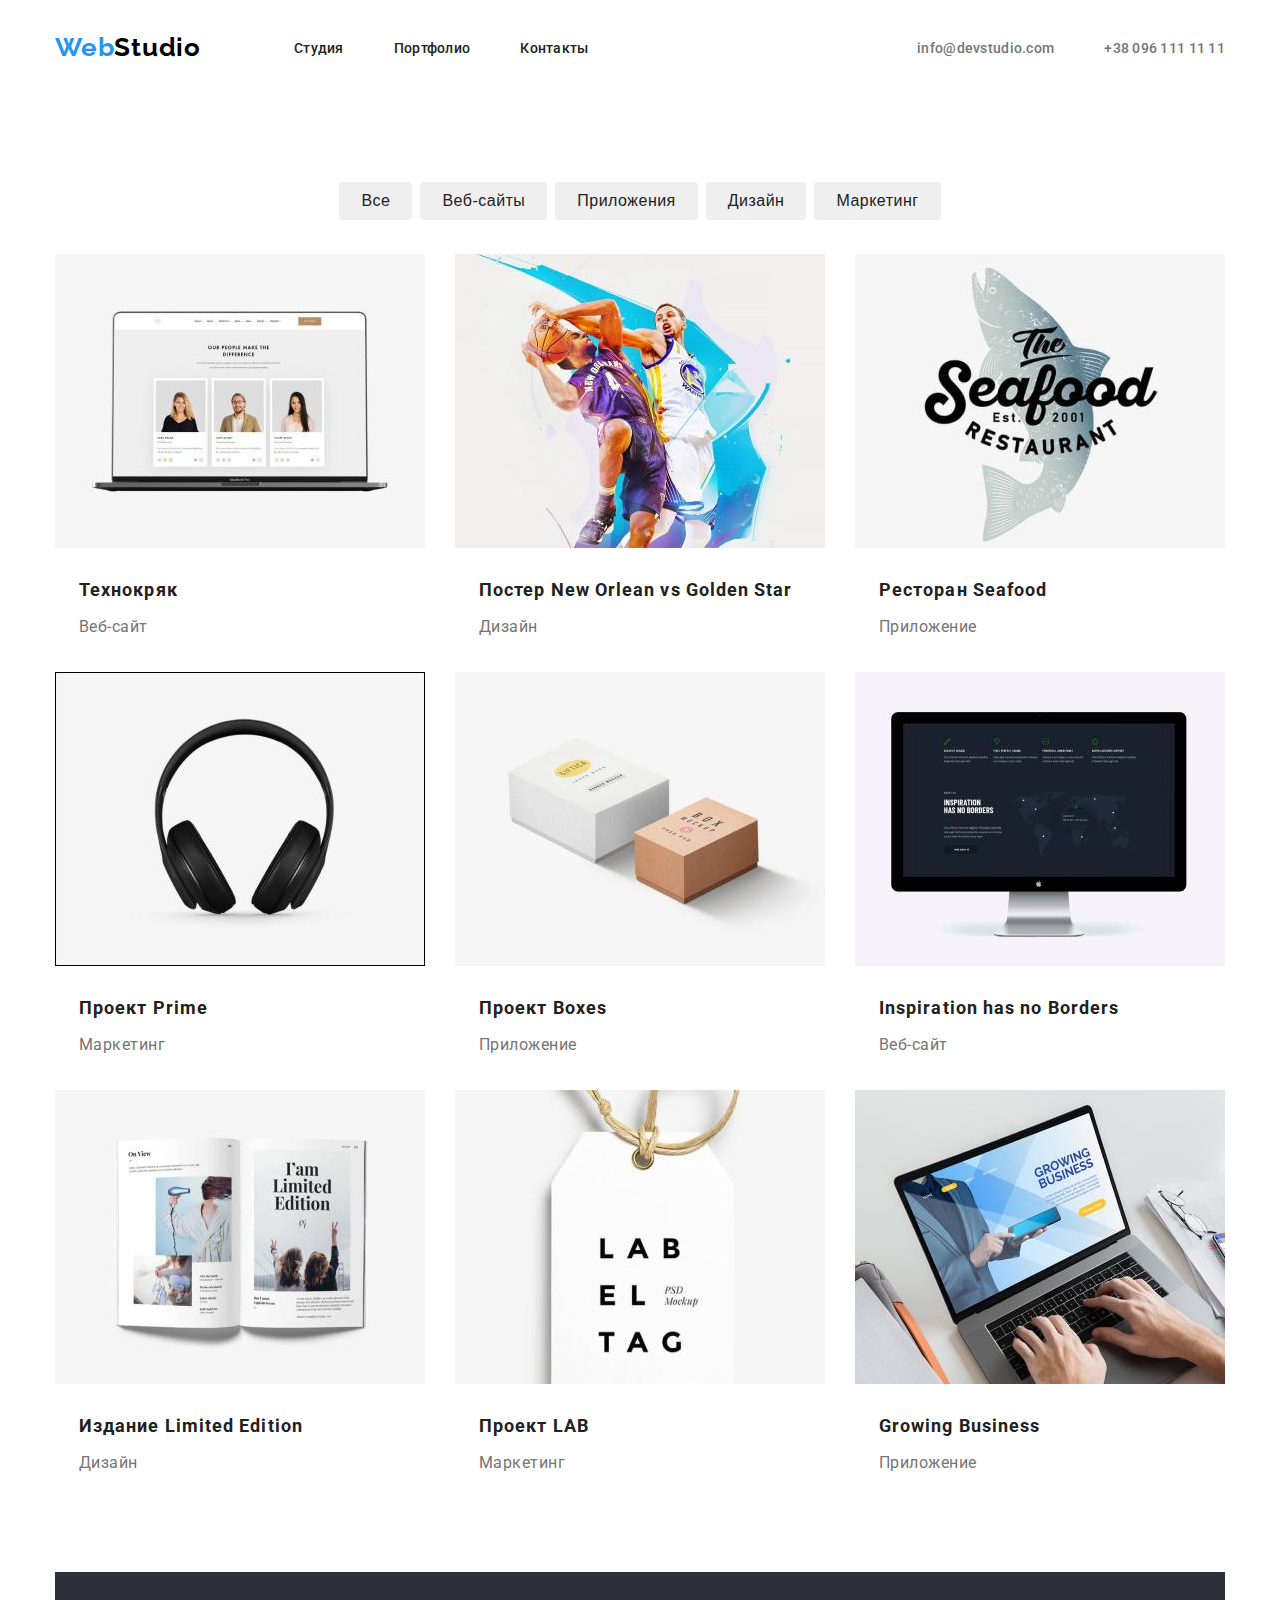
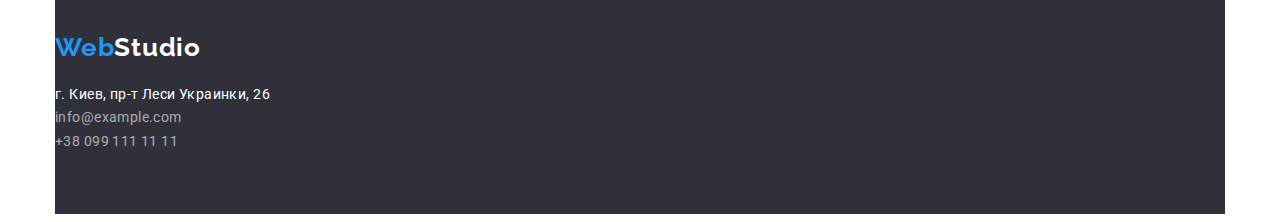
==== portfolio.html @ 68e6e7ed "hw3 clome" ====
<!DOCTYPE html>
<html lang="ru">
<head>
    <link rel="stylesheet" href="./css/modern-normalize.css">
    <meta charset="UTF-8">
    <meta http-equiv="X-UA-Compatible" content="IE=edge">
    <meta name="viewport" content="width=device-width, initial-scale=1.0">
    <title>Portfolio</title>
    <link rel="preconnect" href="https://fonts.googleapis.com">
    <link rel="preconnect" href="https://fonts.gstatic.com" crossorigin>
    <link href="https://fonts.googleapis.com/css2?family=Raleway:wght@700&family=Roboto:wght@400;500;700;900&display=swap"
        rel="stylesheet">
    <link rel="stylesheet" href="./css/portfolio.css">
</head>
<body>

    
    <!-- Шапка -->
    <div class="container">
        <header class="header">
            <nav class="header-nav">
                <a class="link brand-link" lang="en" href="./index.html"><span class="brand-span-web">Web</span>Studio</a>
                <ul class="list nav-list">
                    <li class="item">
                        <a class="link nav-link" href="">Студия</a>
                    </li>
                    <li class="item">
                        <a class="link nav-link" href="./portfolio.html">Портфолио</a>
                    </li>
                    <li class="item">
                        <a class="link nav-link" href="">Контакты</a>
                    </li>
                </ul>
                <ul class="list connection">
                    <li class="item">
                        <a class="link header-mail" href="mailto:info@devstudio.com">info@devstudio.com</a>
                    </li>
                    <li class="item">
                        <a class="link header-tel" href="tel:380961111111">+38 096 111 11 11</a>
                    </li>
                </ul>
            </nav>
        
        </header>
    </div>

    <main class="main-content">
        <!-- Portfolio -->
        <div class="container">
            <section class="portfolio">
                <h1 class="main-title visually-hidden">Portfolio</h1>

                <ul class="list filter-list">
                    <li class="item">
                        <button class="btn filter-btn" type="button">Все</button>
                    </li>
                    <li class="item">
                        <button class="btn filter-btn" type="button">Веб-сайты</button>
                    </li>
                    <li class="item">
                        <button class="btn filter-btn" type="button">Приложения</button>
                    </li>
                    <li class="item">
                        <button class="btn filter-btn" type="button">Дизайн</button>
                    </li>
                    <li class="item">
                        <button class="btn filter-btn" type="button">Маркетинг</button>
                    </li>
                </ul>
            
                <ul class="list gallery-list">
                    <li class="item">
                        <a href="" class="link">
                            <img class="gallery-img" src="./img/poster1.jpg" alt="Технокряк">
                            <div class="gallery-div">
                                <h2 class="item-title gallery-title">Технокряк</h2>
                                <p class="item gallery-text">Веб-сайт</p>
                            </div>
                        </a>
                    </li>
                    <li class="item">
                        <a href="" class="link">
                            <img class="gallery-img" width="370" src="./img/poster2.jpg" alt="постер с игрой в баскетбол">
                            <div class="gallery-div">
                                <h2 class="item-title gallery-title">Постер New Orlean vs Golden Star</h2>
                                <p class="item gallery-text">Дизайн</p>
                            </div>
                        </a>
                    </li>
                    <li class="item">
                        <a href="" class="link">
                            <img class="gallery-img" width="370" src="./img/poster3.jpg" alt="лого ресторана">
                            <div class="gallery-div">
                                <h2 class="item-title gallery-title">Ресторан Seafood</h2>
                                <p class="item gallery-text">Приложение</p>
                            </div>
                        </a>
                    </li>
                    <li class="item">
                        <a href="" class="link">
                            <img class="gallery-img" width="370" src="./img/poster4.jpg" alt="наушники">
                            <div class="gallery-div">
                                <h2 class="item-title gallery-title">Проект Prime</h2>
                                <p class="item gallery-text">Маркетинг</p>
                            </div>
                        </a>
                    </li>
                    <li class="item">
                        <a href="" class="link">
                            <img class="gallery-img" width="370" src="./img/poster5.jpg" alt="две коробки">
                            <div class="gallery-div">
                                <h2 class="item-title gallery-title">Проект Boxes</h2>
                                <p class="item gallery-text">Приложение</p>
                            </div>
                        </a>
                    </li>
                    <li class="item">
                        <a href="" class="link">
                            <img class="gallery-img" width="370" src="./img/poster6.jpg" alt="монитор">
                            <div class="gallery-div">
                                <h2 class="item-title gallery-title">Inspiration has no Borders</h2>
                                <p class="item gallery-text">Веб-сайт</p>
                            </div>
                        </a>
                    </li>
                    <li class="item">
                        <a href="" class="link">
                            <img class="gallery-img" width="370" src="./img/poster7.jpg" alt="книга">
                            <div class="gallery-div">
                                <h2 class="item-title gallery-title">Издание Limited Edition</h2>
                                <p class="item gallery-text">Дизайн</p>
                            </div>
                        </a>
                    </li>
                    <li class="item">
                        <a href="" class="link">
                            <img class="gallery-img" width="370" src="./img/poster8.jpg" alt="ярлык">
                            <div class="gallery-div">
                                <h2 class="item-title gallery-title">Проект LAB</h2>
                                <p class="item gallery-text">Маркетинг</p>
                            </div>
                        </a>
                    </li>
                    <li class="item">
                        <a href="" class="link">
                            <img class="gallery-img" width="370" src="./img/poster9.jpg" alt="человек печатает на ноутбуке">
                            <div class="gallery-div">
                                <h2 class="item-title gallery-title">Growing Business</h2>
                                <p class="item gallery-text">Приложение</p>
                            </div>
                        </a>
                    </li>
                </ul>
            </section>
        </div>
    </main>  
        

        <!-- футер -->
        <div class="container">
            <section class="footer">
                <a class="link footer-brand-link" href="">
                    <span class="brand-span-web">Web</span><span class="brand-span-studio">Studio</span>
                </a>
                <address class="footer-address">
                    <ul class="list footer-list">
                        <li class="item">
                            <a class="link footer-link-place" href="https://goo.gl/maps/uWZQuXjqX95BZy7t9">г. Киев, пр-т Леси
                                Украинки, 26</a>
                        </li>
                        <li>
                            <a class="link footer-link" href="mailto:info@example.com">info@example.com</a>
                        </li>
                        <li class="item">
                            <a class="link footer-link" href="tel:+380991111111">+38 099 111 11 11</a>
                        </li>
                    </ul>
                </address>
            </section>
        </div>

        
    
</body>
</html>
---- css/portfolio.css ----
/* ------------------service--------------------- */
html {
  box-sizing: border-box;
}

*,
*::before,
*::after {
  box-sizing: inherit;
}

:root {
  --primary-text-color: #757575;
  --second-text-color: #212121;
  --third-text-color: #ffffff;
  --primary-title-color: #212121;
  --accent-color: #2196f3;
  --brand-color: #2196f3;
  --footer-text: rgba(255, 255, 255, 0.6);
}

body {
  font-family: "roboto", sans-serif;
}

:root {
}

.container {
  width: 1200px;
  padding-left: 15px;
  padding-right: 15px;
  margin: 0 auto;
}

.link {
  font-style: inherit;
  text-decoration: none;
}

.list {
  list-style: none;
}

.btn {
  cursor: pointer;
  font-size: 16px;
  line-height: 1.87;
  display: flex;
}

.visually-hidden {
  position: absolute;
  white-space: nowrap;
  width: 1px;
  height: 1px;
  overflow: hidden;
  border: 0;
  padding: 0;
  clip: rect(0 0 0 0);
  clip-path: inset(50%);
  margin: -1px;
}

/* ---------------header--------------- */

.header {
  padding-top: 24px;
  padding-bottom: 25px;
}

/* nav-list */
.nav-list {
  display: flex;
  padding-left: 0;
  margin-top: 0;
  margin-bottom: 0;
}

.nav-list > .item:not(:last-child) {
  margin-right: 50px;
}

.nav-link {
  padding-top: 32px;
  padding-bottom: 32px;
}

/* connection */
.connection {
  display: flex;
  padding-left: 0;
  margin-bottom: 0;
  margin-top: 0;
  margin-left: auto;
}

.connection > .item:not(:last-child) {
  margin-right: 50px;
}

/* nav */
.header-nav {
  display: flex;
  align-items: center;
}
/* - */

.brand-link {
  margin-right: 93px;

  color: #000000;

  font-family: Raleway;
  font-style: normal;
  font-weight: bold;
  font-size: 26px;
  line-height: 1.19;
  letter-spacing: 0.03em;
}

.brand-span-web {
  color: var(--brand-color);
}

.nav-link {
  color: var(--second-text-color);

  font-weight: 500;
  font-size: 14px;
  line-height: 1.14;
  letter-spacing: 0.02em;
}

.nav-link:hover {
  color: var(--accent-color);
}

.header-mail {
  color: var(--primary-text-color);

  font-weight: 500;
  font-size: 14px;
  line-height: 1.14;
  letter-spacing: 0.02em;
}

.header-mail:hover,
.header-mail:focus {
  color: var(--accent-color);
}

.header-tel {
  color: var(--primary-text-color);

  font-weight: 500;
  font-size: 14px;
  line-height: 1.14;
  letter-spacing: 0.02em;
}

.header-tel:hover,
.header-tel:focus {
  color: var(--accent-color);
}

/* ---------------portfolio--------------- */

.portfolio {
  padding-top: 94px;
  padding-bottom: 94px;
}

/* filter-list */
.filter-list {
  display: flex;
  padding-left: 0;
  margin-top: 0;
  margin-bottom: 34px;
  justify-content: center;
}

.filter-list > .item:not(:last-child) {
  margin-right: 8px;
}

/* gallery-list */
.gallery-list {
  display: flex;
  flex-wrap: wrap;
  padding-left: 0;
  margin-top: 0;
  margin-bottom: 0;
}

.gallery-list > .item:not(:nth-child(3n)) {
  margin-right: 30px;
}

.gallery-list > .item:not(:nth-child(n + 6)) {
  margin-bottom: 30px;
}

.gallery-div {
  padding-left: 24px;
  padding-right: 24px;
}
/* - */

.filter-btn {
  display: inline-block;
  padding: 6px 22px;
  border-radius: 4px;
  border: 0px;
  text-align: center;

  color: #212121;

  font-weight: 500;
  font-size: 16px;
  line-height: 1.62;
  letter-spacing: 0.03em;
}

.filter-btn:hover,
.filter-btn:focus {
  color: #ffffff;
  background-color: var(--accent-color);
}

.btn-span {
  display: inline-block;
  padding-left: 22px;
  padding-right: 22px;
  padding-top: 6px;
  padding-bottom: 6px;
}

.gallery-img {
  margin-bottom: 20px;
}

.gallery-title {
  margin-top: 0;
  margin-bottom: 4px;

  color: var(--primary-title-color);

  font-weight: 700;
  font-size: 18px;
  line-height: 2;
  letter-spacing: 0.06em;
}

.gallery-text {
  margin-top: 0;
  margin-bottom: 0;

  color: var(--primary-text-color);

  font-weight: normal;
  font-size: 16px;
  line-height: 1.87;
  letter-spacing: 0.03em;
}

/* ---------------footer--------------- */

.footer {
  padding-top: 60px;
  padding-bottom: 60px;
}

/* footer-list */
.footer-list {
  display: flex;
  flex-direction: column;
  padding-left: 0;
  margin-top: 0;
  margin-bottom: 0;
}

.footer-brand-link {
  display: block;
  margin-bottom: 20px;

  color: #000000;

  font-family: Raleway;
  font-style: normal;
  font-weight: bold;
  font-size: 26px;
  line-height: 1.19;
  letter-spacing: 0.03em;
}

.footer-address {
  font-style: inherit;
}

.footer {
  background-color: #2f303a;
}

.footer-link-place {
  font-weight: normal;
  font-size: 14px;
  line-height: 1.71;
  letter-spacing: 0.03em;
  color: #ffffff;
}
.footer-link-place:hover,
.footer-link-place:focus {
  color: var(--accent-color);
}

.footer-link {
  color: var(--footer-text);

  font-weight: normal;
  font-size: 14px;
  line-height: 1.71;
  letter-spacing: 0.03em;
}

.footer-link:hover,
.footer-link:focus {
  color: var(--accent-color);
}

.brand-span-studio {
  color: #ffffff;
}
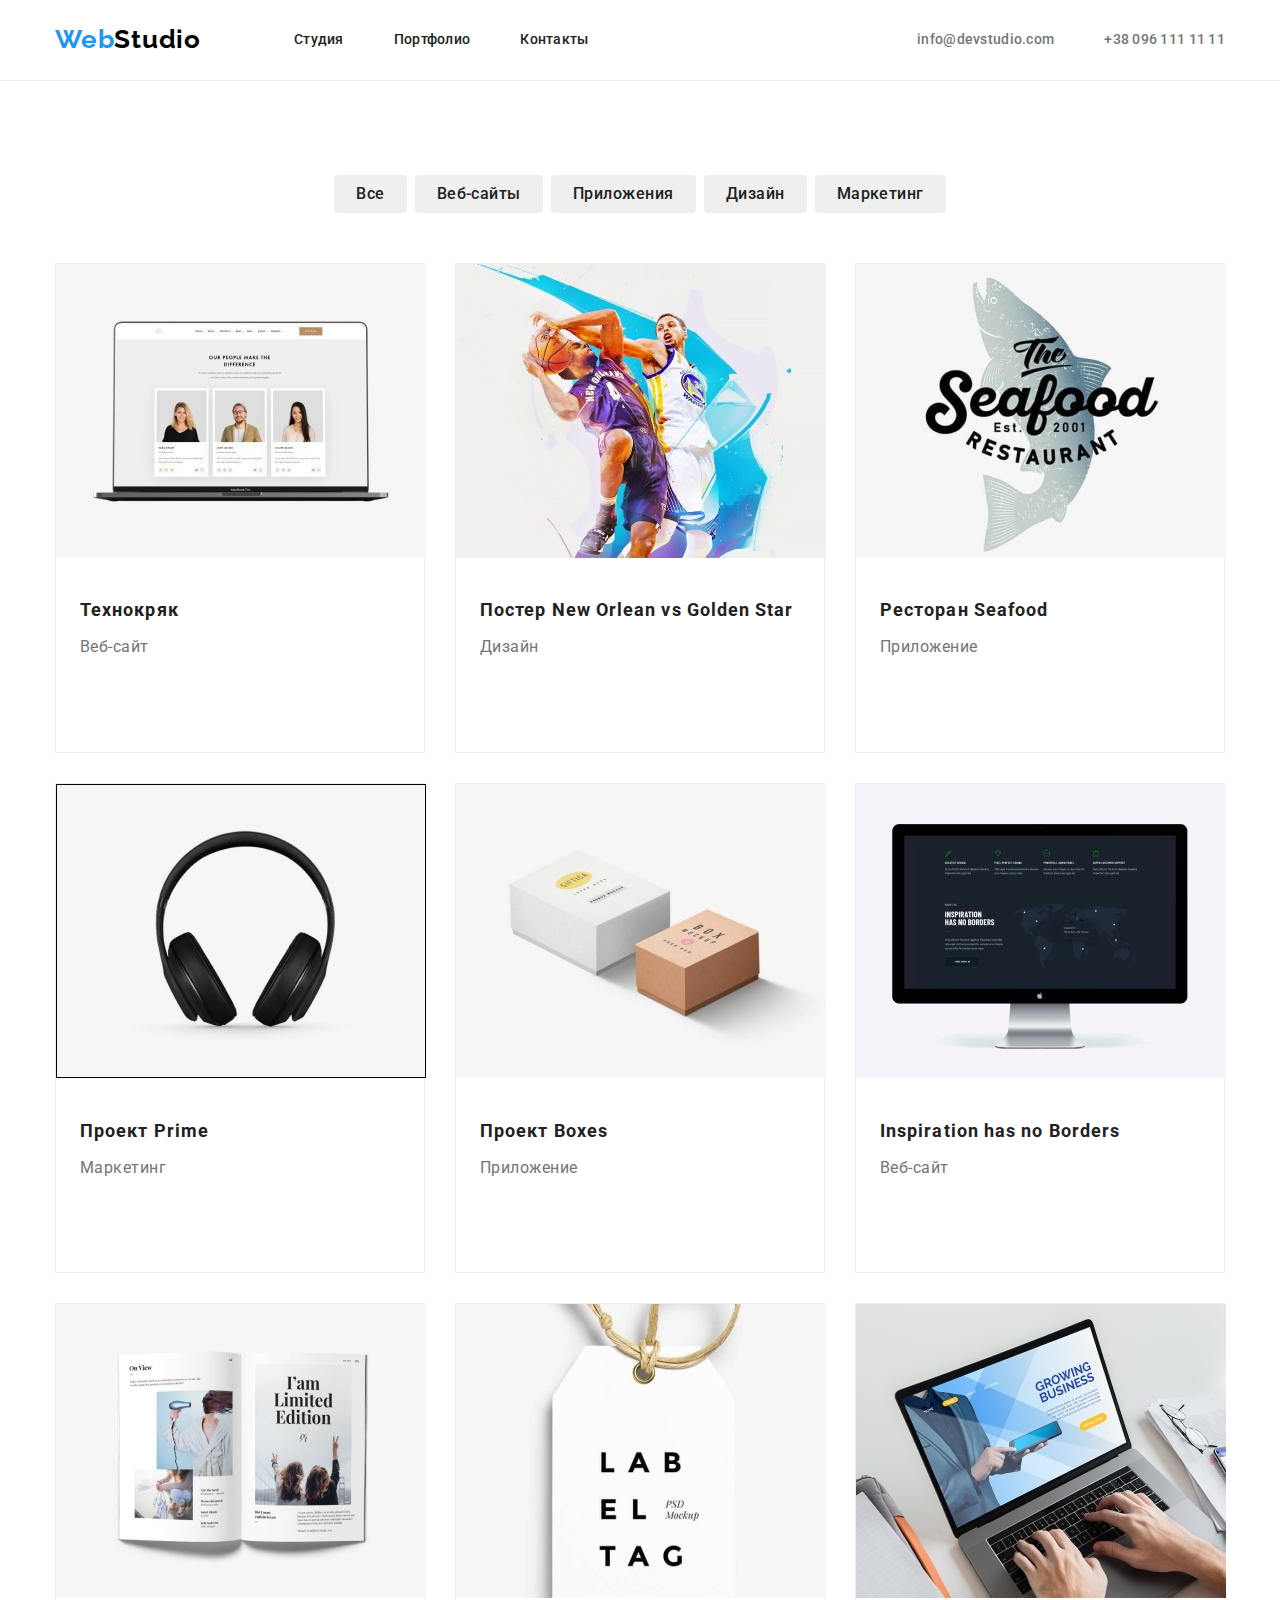
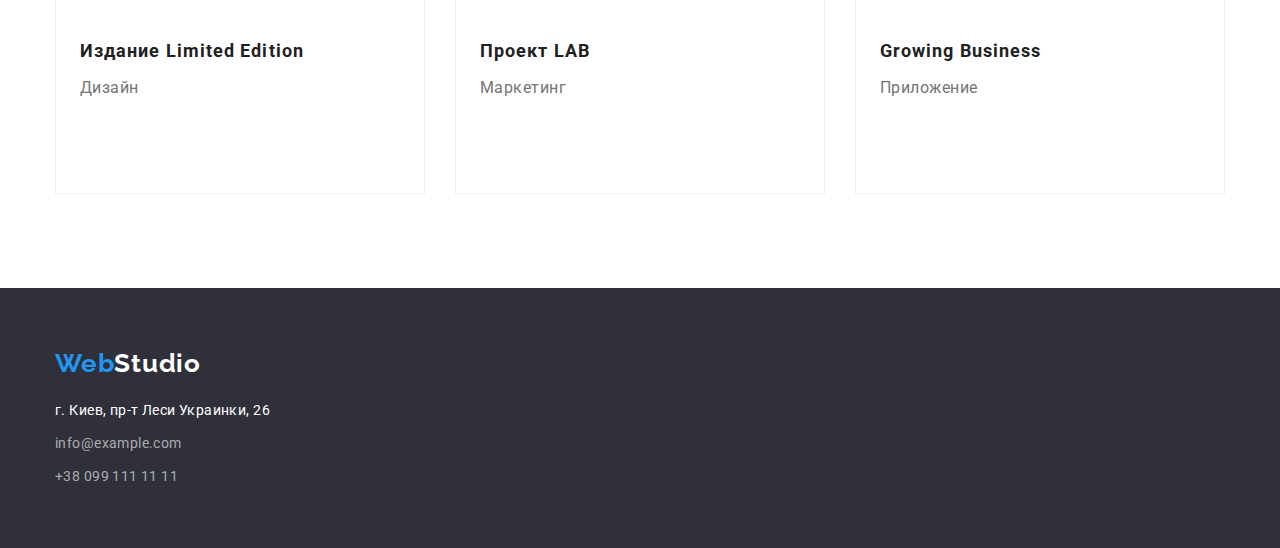
==== commit 61aff247: "clone hw3 correct" ====
--- a/portfolio.html
+++ b/portfolio.html
@@ -16,168 +16,173 @@
 
     
     <!-- Шапка -->
-    <div class="container">
+    
         <header class="header">
-            <nav class="header-nav">
-                <a class="link brand-link" lang="en" href="./index.html"><span class="brand-span-web">Web</span>Studio</a>
-                <ul class="list nav-list">
-                    <li class="item">
-                        <a class="link nav-link" href="">Студия</a>
-                    </li>
-                    <li class="item">
-                        <a class="link nav-link" href="./portfolio.html">Портфолио</a>
-                    </li>
-                    <li class="item">
-                        <a class="link nav-link" href="">Контакты</a>
-                    </li>
-                </ul>
-                <ul class="list connection">
-                    <li class="item">
-                        <a class="link header-mail" href="mailto:info@devstudio.com">info@devstudio.com</a>
-                    </li>
-                    <li class="item">
-                        <a class="link header-tel" href="tel:380961111111">+38 096 111 11 11</a>
-                    </li>
-                </ul>
-            </nav>
+            <div class="container">
+                <nav class="header-nav">
+                    <a class="link brand-link" lang="en" href="./index.html"><span class="brand-span-web">Web</span>Studio</a>
+                    <ul class="list nav-list">
+                        <li class="item">
+                            <a class="link nav-link" href="">Студия</a>
+                        </li>
+                        <li class="item">
+                            <a class="link nav-link" href="./portfolio.html">Портфолио</a>
+                        </li>
+                        <li class="item">
+                            <a class="link nav-link" href="">Контакты</a>
+                        </li>
+                    </ul>
+                    <ul class="list connection">
+                        <li class="item">
+                            <a class="link header-mail" href="mailto:info@devstudio.com">info@devstudio.com</a>
+                        </li>
+                        <li class="item">
+                            <a class="link header-tel" href="tel:380961111111">+38 096 111 11 11</a>
+                        </li>
+                    </ul>
+                </nav>
+            </div>
         
         </header>
-    </div>
 
     <main class="main-content">
         <!-- Portfolio -->
-        <div class="container">
+        
             <section class="portfolio">
-                <h1 class="main-title visually-hidden">Portfolio</h1>
+                <div class="container">
+                    <h1 class="main-title visually-hidden">Portfolio</h1>
 
-                <ul class="list filter-list">
-                    <li class="item">
-                        <button class="btn filter-btn" type="button">Все</button>
-                    </li>
-                    <li class="item">
-                        <button class="btn filter-btn" type="button">Веб-сайты</button>
-                    </li>
-                    <li class="item">
-                        <button class="btn filter-btn" type="button">Приложения</button>
-                    </li>
-                    <li class="item">
-                        <button class="btn filter-btn" type="button">Дизайн</button>
-                    </li>
-                    <li class="item">
-                        <button class="btn filter-btn" type="button">Маркетинг</button>
-                    </li>
-                </ul>
-            
-                <ul class="list gallery-list">
-                    <li class="item">
-                        <a href="" class="link">
-                            <img class="gallery-img" src="./img/poster1.jpg" alt="Технокряк">
-                            <div class="gallery-div">
-                                <h2 class="item-title gallery-title">Технокряк</h2>
-                                <p class="item gallery-text">Веб-сайт</p>
-                            </div>
-                        </a>
-                    </li>
-                    <li class="item">
-                        <a href="" class="link">
-                            <img class="gallery-img" width="370" src="./img/poster2.jpg" alt="постер с игрой в баскетбол">
-                            <div class="gallery-div">
-                                <h2 class="item-title gallery-title">Постер New Orlean vs Golden Star</h2>
-                                <p class="item gallery-text">Дизайн</p>
-                            </div>
-                        </a>
-                    </li>
-                    <li class="item">
-                        <a href="" class="link">
-                            <img class="gallery-img" width="370" src="./img/poster3.jpg" alt="лого ресторана">
-                            <div class="gallery-div">
-                                <h2 class="item-title gallery-title">Ресторан Seafood</h2>
-                                <p class="item gallery-text">Приложение</p>
-                            </div>
-                        </a>
-                    </li>
-                    <li class="item">
-                        <a href="" class="link">
-                            <img class="gallery-img" width="370" src="./img/poster4.jpg" alt="наушники">
-                            <div class="gallery-div">
-                                <h2 class="item-title gallery-title">Проект Prime</h2>
-                                <p class="item gallery-text">Маркетинг</p>
-                            </div>
-                        </a>
-                    </li>
-                    <li class="item">
-                        <a href="" class="link">
-                            <img class="gallery-img" width="370" src="./img/poster5.jpg" alt="две коробки">
-                            <div class="gallery-div">
-                                <h2 class="item-title gallery-title">Проект Boxes</h2>
-                                <p class="item gallery-text">Приложение</p>
-                            </div>
-                        </a>
-                    </li>
-                    <li class="item">
-                        <a href="" class="link">
-                            <img class="gallery-img" width="370" src="./img/poster6.jpg" alt="монитор">
-                            <div class="gallery-div">
-                                <h2 class="item-title gallery-title">Inspiration has no Borders</h2>
-                                <p class="item gallery-text">Веб-сайт</p>
-                            </div>
-                        </a>
-                    </li>
-                    <li class="item">
-                        <a href="" class="link">
-                            <img class="gallery-img" width="370" src="./img/poster7.jpg" alt="книга">
-                            <div class="gallery-div">
-                                <h2 class="item-title gallery-title">Издание Limited Edition</h2>
-                                <p class="item gallery-text">Дизайн</p>
-                            </div>
-                        </a>
-                    </li>
-                    <li class="item">
-                        <a href="" class="link">
-                            <img class="gallery-img" width="370" src="./img/poster8.jpg" alt="ярлык">
-                            <div class="gallery-div">
-                                <h2 class="item-title gallery-title">Проект LAB</h2>
-                                <p class="item gallery-text">Маркетинг</p>
-                            </div>
-                        </a>
-                    </li>
-                    <li class="item">
-                        <a href="" class="link">
-                            <img class="gallery-img" width="370" src="./img/poster9.jpg" alt="человек печатает на ноутбуке">
-                            <div class="gallery-div">
-                                <h2 class="item-title gallery-title">Growing Business</h2>
-                                <p class="item gallery-text">Приложение</p>
-                            </div>
-                        </a>
-                    </li>
-                </ul>
+                    <ul class="list filter-list">
+                        <li class="item">
+                            <button class="btn filter-btn" type="button">Все</button>
+                        </li>
+                        <li class="item">
+                            <button class="btn filter-btn" type="button">Веб-сайты</button>
+                        </li>
+                        <li class="item">
+                            <button class="btn filter-btn" type="button">Приложения</button>
+                        </li>
+                        <li class="item">
+                            <button class="btn filter-btn" type="button">Дизайн</button>
+                        </li>
+                        <li class="item">
+                            <button class="btn filter-btn" type="button">Маркетинг</button>
+                        </li>
+                    </ul>
+                
+                    <ul class="list gallery-list">
+                        <li class="item">
+                            <a href="" class="link">
+                                <img class="gallery-img" src="./img/poster1.jpg" alt="Технокряк">
+                                <div class="gallery-div">
+                                    <h2 class="item-title gallery-title">Технокряк</h2>
+                                    <p class="item gallery-text">Веб-сайт</p>
+                                </div>
+                            </a>
+                        </li>
+                        <li class="item">
+                            <a href="" class="link">
+                                <img class="gallery-img" width="370" src="./img/poster2.jpg" alt="постер с игрой в баскетбол">
+                                <div class="gallery-div">
+                                    <h2 class="item-title gallery-title">Постер New Orlean vs Golden Star</h2>
+                                    <p class="item gallery-text">Дизайн</p>
+                                </div>
+                            </a>
+                        </li>
+                        <li class="item">
+                            <a href="" class="link">
+                                <img class="gallery-img" width="370" src="./img/poster3.jpg" alt="лого ресторана">
+                                <div class="gallery-div">
+                                    <h2 class="item-title gallery-title">Ресторан Seafood</h2>
+                                    <p class="item gallery-text">Приложение</p>
+                                </div>
+                            </a>
+                        </li>
+                        <li class="item">
+                            <a href="" class="link">
+                                <img class="gallery-img" width="370" src="./img/poster4.jpg" alt="наушники">
+                                <div class="gallery-div">
+                                    <h2 class="item-title gallery-title">Проект Prime</h2>
+                                    <p class="item gallery-text">Маркетинг</p>
+                                </div>
+                            </a>
+                        </li>
+                        <li class="item">
+                            <a href="" class="link">
+                                <img class="gallery-img" width="370" src="./img/poster5.jpg" alt="две коробки">
+                                <div class="gallery-div">
+                                    <h2 class="item-title gallery-title">Проект Boxes</h2>
+                                    <p class="item gallery-text">Приложение</p>
+                                </div>
+                            </a>
+                        </li>
+                        <li class="item item-sixth">
+                            <a href="" class="link">
+                                <img class="gallery-img" width="370" src="./img/poster6.jpg" alt="монитор">
+                                <div class="gallery-div">
+                                    <h2 class="item-title gallery-title">Inspiration has no Borders</h2>
+                                    <p class="item gallery-text">Веб-сайт</p>
+                                </div>
+                            </a>
+                        </li>
+                        <li class="item">
+                            <a href="" class="link">
+                                <img class="gallery-img" width="370" src="./img/poster7.jpg" alt="книга">
+                                <div class="gallery-div">
+                                    <h2 class="item-title gallery-title">Издание Limited Edition</h2>
+                                    <p class="item gallery-text">Дизайн</p>
+                                </div>
+                            </a>
+                        </li>
+                        <li class="item">
+                            <a href="" class="link">
+                                <img class="gallery-img" width="370" src="./img/poster8.jpg" alt="ярлык">
+                                <div class="gallery-div">
+                                    <h2 class="item-title gallery-title">Проект LAB</h2>
+                                    <p class="item gallery-text">Маркетинг</p>
+                                </div>
+                            </a>
+                        </li>
+                        <li class="item">
+                            <a href="" class="link">
+                                <img class="gallery-img" width="370" src="./img/poster9.jpg" alt="человек печатает на ноутбуке">
+                                <div class="gallery-div">
+                                    <h2 class="item-title gallery-title">Growing Business</h2>
+                                    <p class="item gallery-text">Приложение</p>
+                                </div>
+                            </a>
+                        </li>
+                    </ul>
+                </div>
             </section>
-        </div>
+        
     </main>  
         
 
         <!-- футер -->
-        <div class="container">
+        
             <section class="footer">
-                <a class="link footer-brand-link" href="">
-                    <span class="brand-span-web">Web</span><span class="brand-span-studio">Studio</span>
-                </a>
-                <address class="footer-address">
-                    <ul class="list footer-list">
-                        <li class="item">
-                            <a class="link footer-link-place" href="https://goo.gl/maps/uWZQuXjqX95BZy7t9">г. Киев, пр-т Леси
-                                Украинки, 26</a>
-                        </li>
-                        <li>
-                            <a class="link footer-link" href="mailto:info@example.com">info@example.com</a>
-                        </li>
-                        <li class="item">
-                            <a class="link footer-link" href="tel:+380991111111">+38 099 111 11 11</a>
-                        </li>
-                    </ul>
-                </address>
+                <div class="container">
+                    <a class="link footer-brand-link" href="">
+                        <span class="brand-span-web">Web</span><span class="brand-span-studio">Studio</span>
+                    </a>
+                    <address class="footer-address">
+                        <ul class="list footer-list">
+                            <li class="item">
+                                <a class="link footer-link-place" href="https://goo.gl/maps/uWZQuXjqX95BZy7t9">г. Киев, пр-т Леси
+                                    Украинки, 26</a>
+                            </li>
+                            <li class="item">
+                                <a class="link footer-link" href="mailto:info@example.com">info@example.com</a>
+                            </li>
+                            <li class="item">
+                                <a class="link footer-link" href="tel:+380991111111">+38 099 111 11 11</a>
+                            </li>
+                        </ul>
+                    </address>
+                </div>
             </section>
-        </div>
+        
 
         
     
--- a/css/portfolio.css
+++ b/css/portfolio.css
@@ -67,6 +67,7 @@
 .header {
   padding-top: 24px;
   padding-bottom: 25px;
+  border-bottom: 1px solid #ECECEC;
 }
 
 /* nav-list */
@@ -176,7 +177,7 @@
   display: flex;
   padding-left: 0;
   margin-top: 0;
-  margin-bottom: 34px;
+  margin-bottom: 50px;
   justify-content: center;
 }
 
@@ -197,13 +198,25 @@
   margin-right: 30px;
 }
 
-.gallery-list > .item:not(:nth-child(n + 6)) {
+.gallery-list > .item:not(:nth-child(n + 7)) {
   margin-bottom: 30px;
 }
 
+.gallery-list > .item {
+  width: 370px;
+  border: 1px solid #EEEEEE;
+}
+
+.gallery-list > .item:hover {
+  box-shadow: 1px 4px 6px 0px rgba(0, 0, 0, 0.16);
+}
+
+
 .gallery-div {
+  padding-top: 30px;
   padding-left: 24px;
   padding-right: 24px;
+  padding-bottom: 90px;
 }
 /* - */
 
@@ -236,9 +249,6 @@
   padding-bottom: 6px;
 }
 
-.gallery-img {
-  margin-bottom: 20px;
-}
 
 .gallery-title {
   margin-top: 0;
@@ -278,6 +288,9 @@
   padding-left: 0;
   margin-top: 0;
   margin-bottom: 0;
+}
+.footer-list > .item:not(:last-child) {
+  margin-bottom: 9px;
 }
 
 .footer-brand-link {
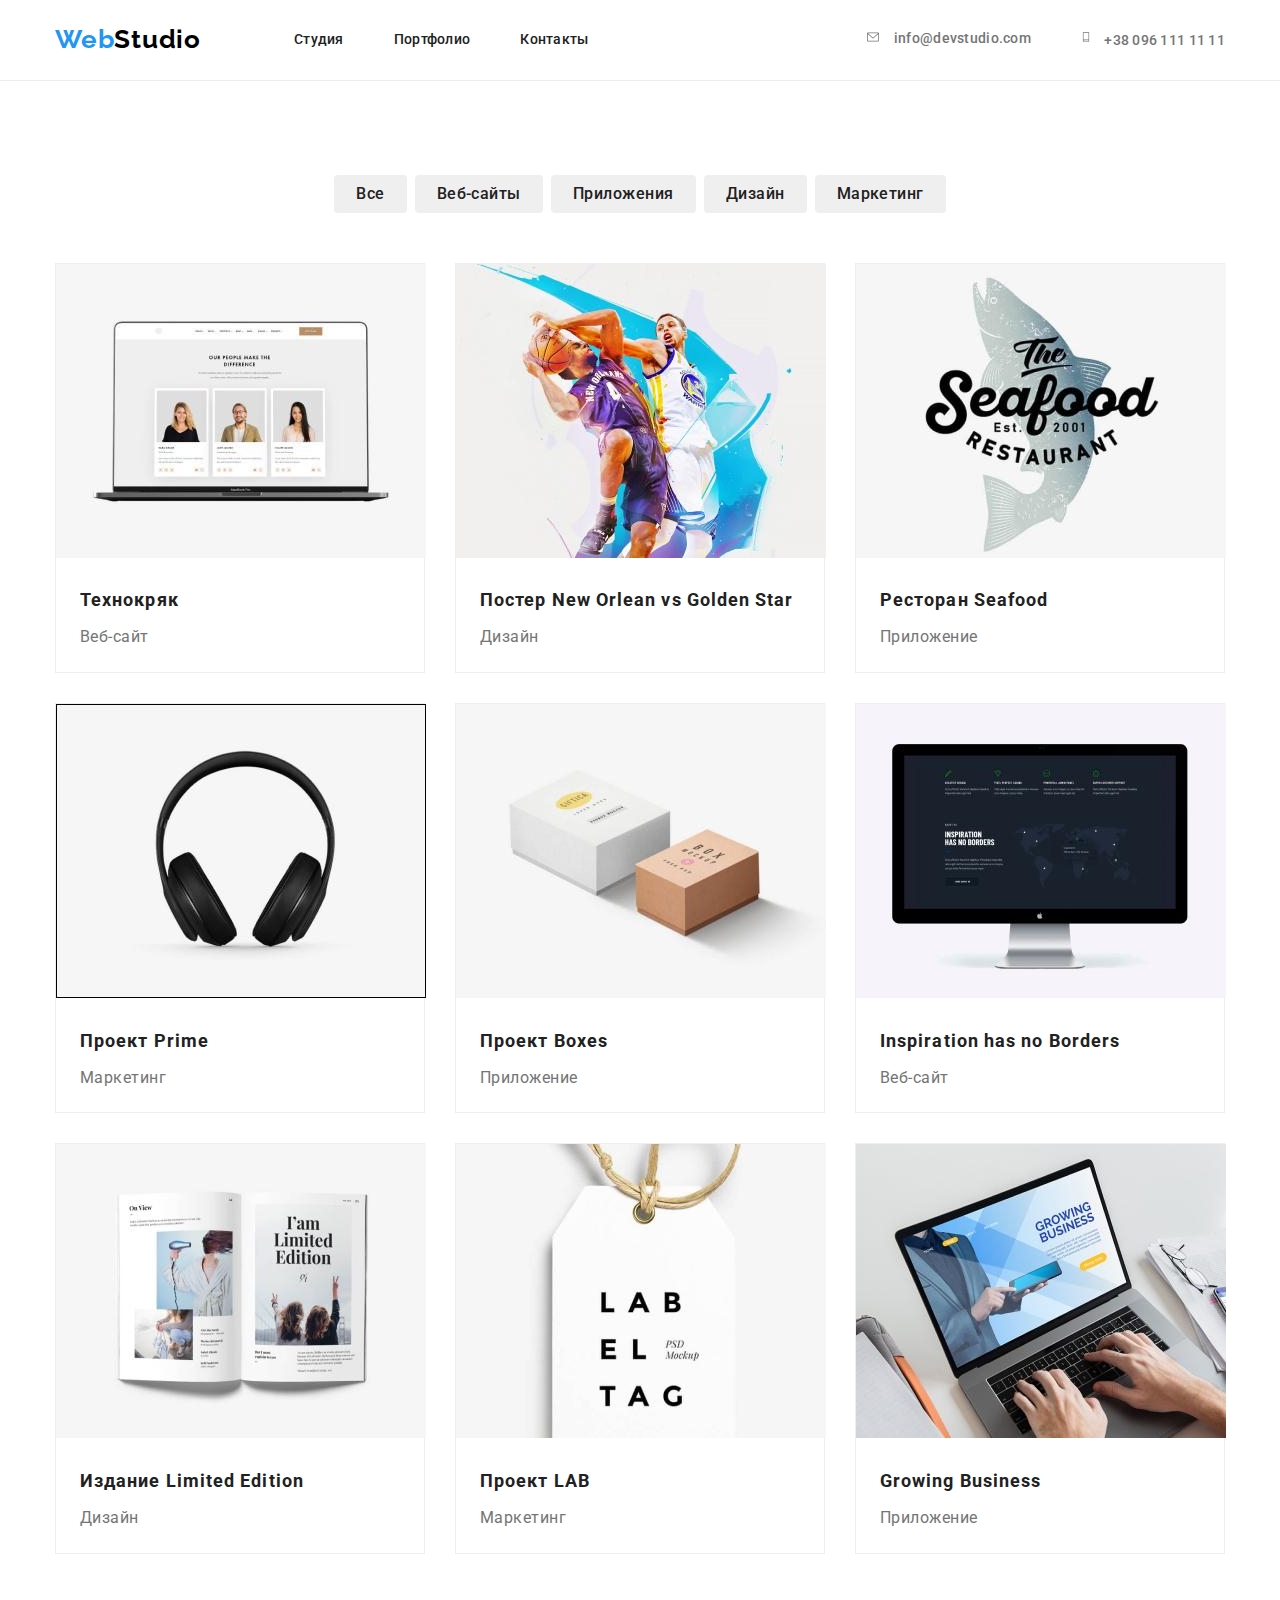
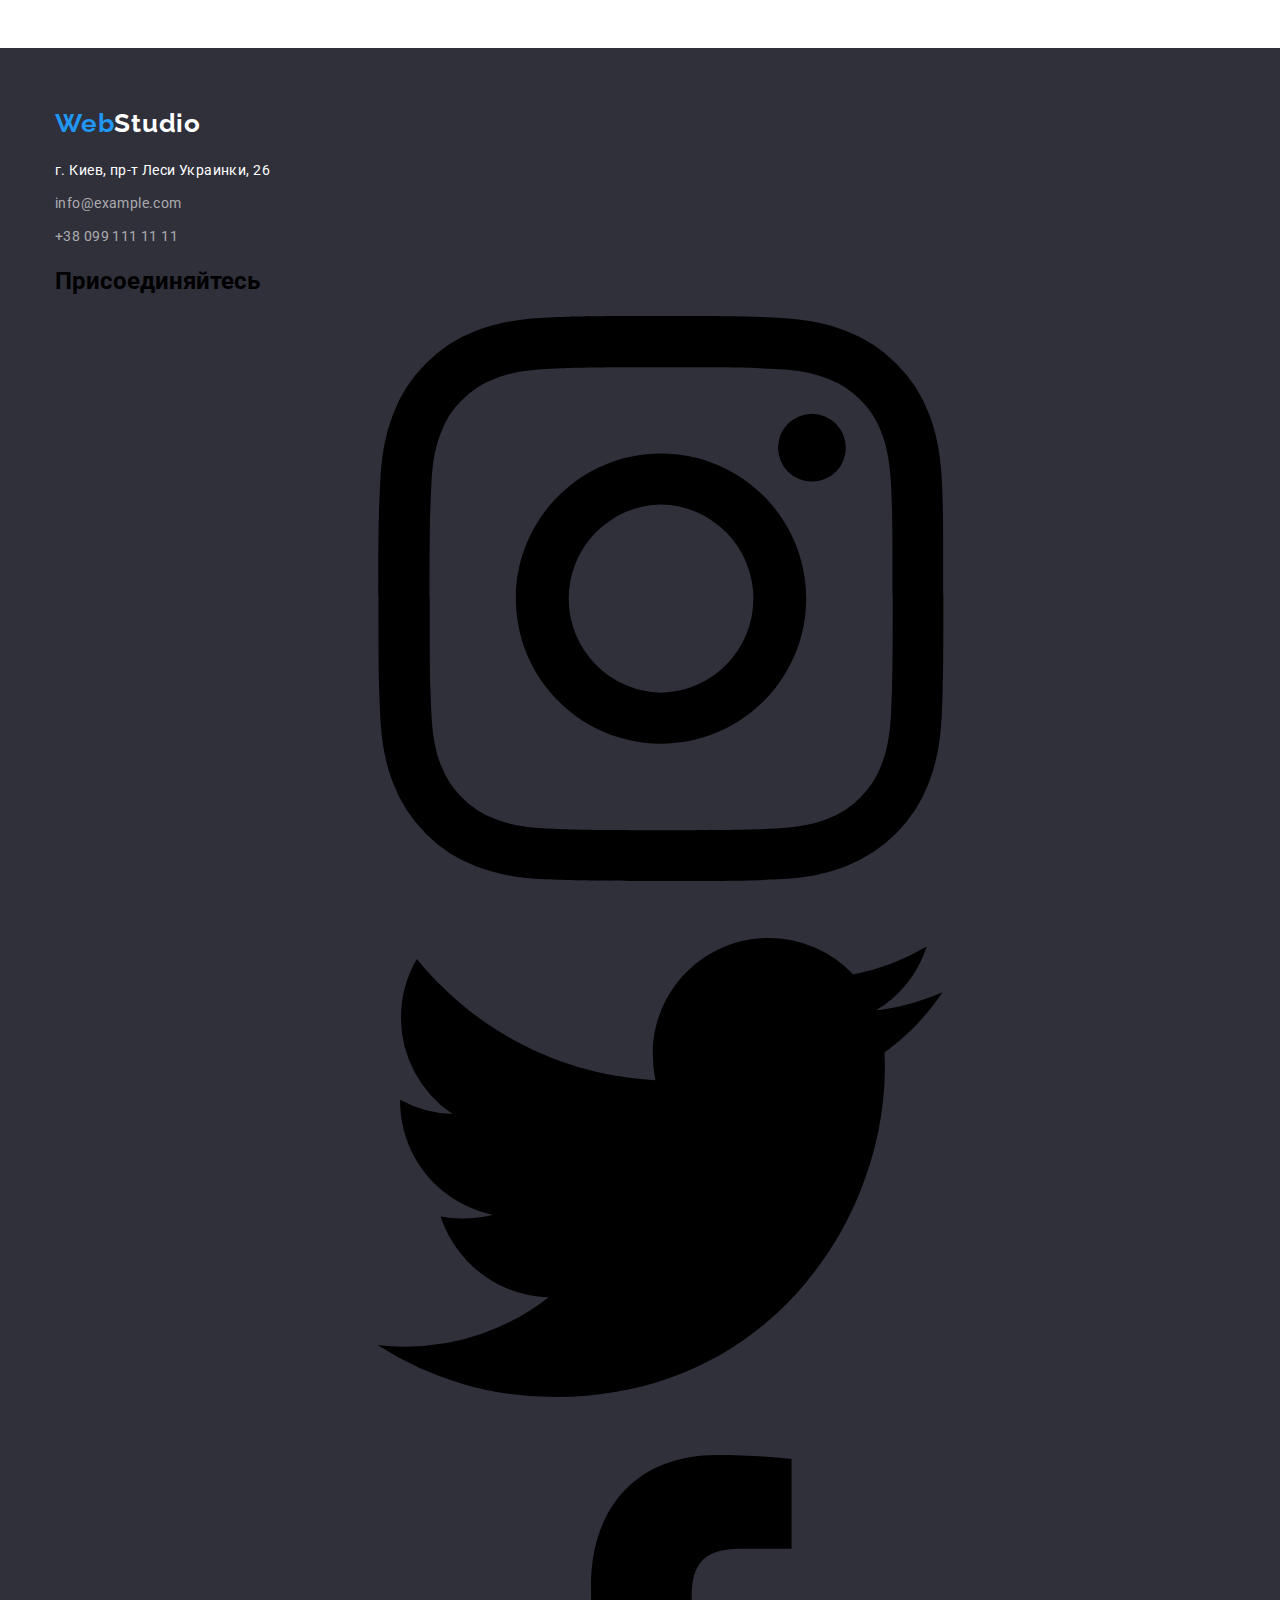
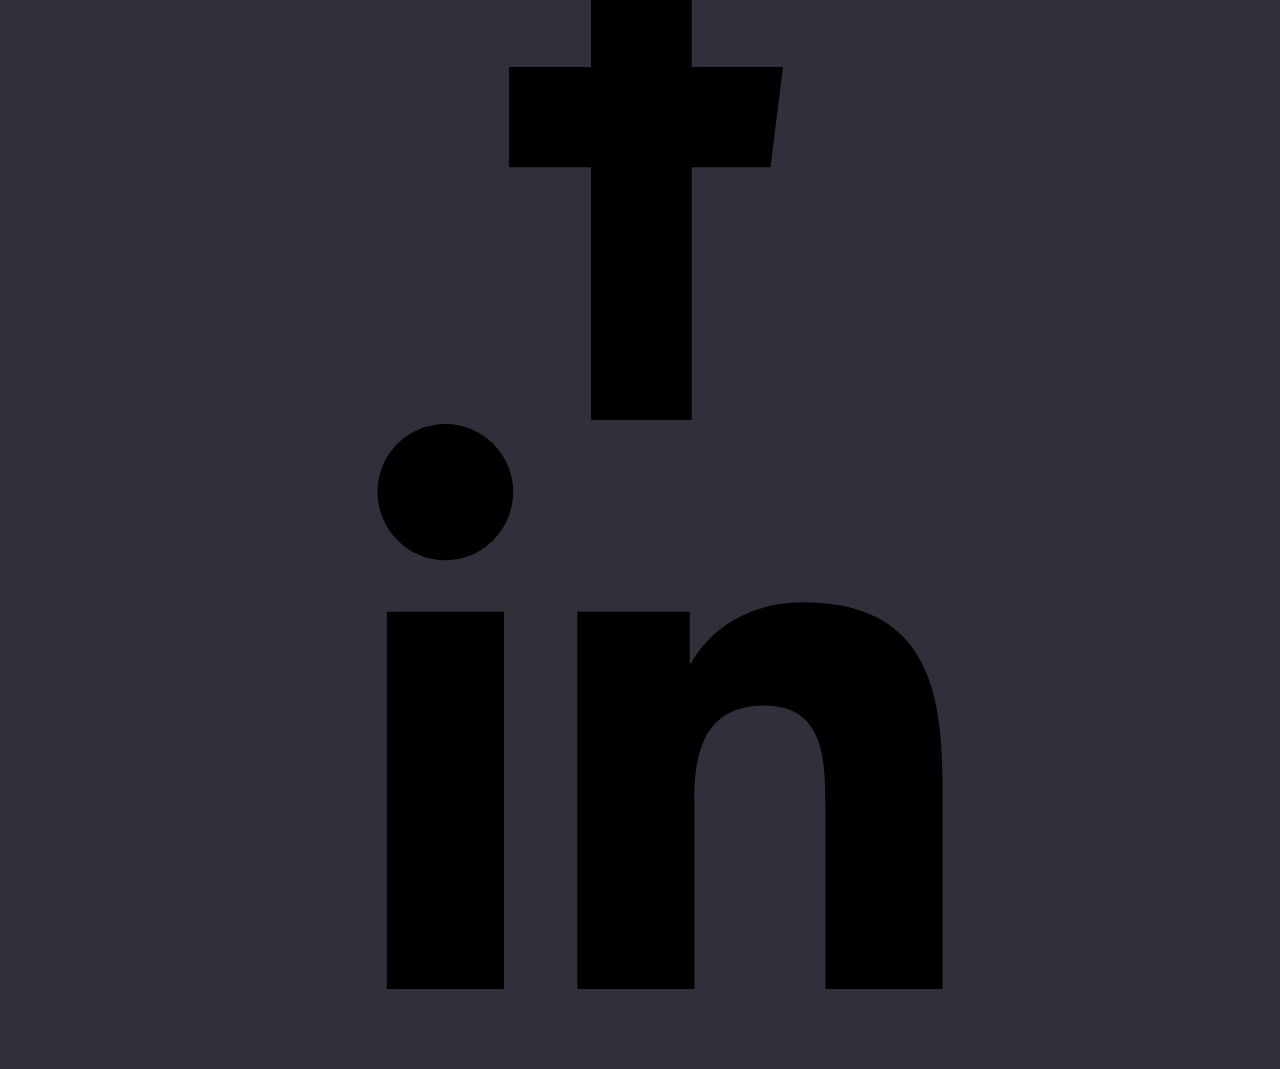
==== commit aa4f7624: "portfolio" ====
--- a/portfolio.html
+++ b/portfolio.html
@@ -32,12 +32,23 @@
                             <a class="link nav-link" href="">Контакты</a>
                         </li>
                     </ul>
-                    <ul class="list connection">
-                        <li class="item">
-                            <a class="link header-mail" href="mailto:info@devstudio.com">info@devstudio.com</a>
-                        </li>
-                        <li class="item">
-                            <a class="link header-tel" href="tel:380961111111">+38 096 111 11 11</a>
+                    <ul class="list contacts">
+                        <li class="item">
+
+                            <a class="link header-mail" href="mailto:info@devstudio.com">
+                                    <svg class="contacts-icon">
+                                        <use href="./img/icons.svg#mail"></use>
+                                    </svg>  
+                                    info@devstudio.com
+                            </a>
+                        </li>
+                        <li class="item">
+                            <a class="link header-tel" href="tel:380961111111">
+                                    <svg class="contacts-icon">
+                                        <use href="./img/icons.svg#smartphone"></use>
+                                    </svg>
+                                    +38 096 111 11 11
+                            </a>
                         </li>
                     </ul>
                 </nav>
@@ -163,23 +174,58 @@
         
             <section class="footer">
                 <div class="container">
-                    <a class="link footer-brand-link" href="">
-                        <span class="brand-span-web">Web</span><span class="brand-span-studio">Studio</span>
-                    </a>
-                    <address class="footer-address">
-                        <ul class="list footer-list">
-                            <li class="item">
-                                <a class="link footer-link-place" href="https://goo.gl/maps/uWZQuXjqX95BZy7t9">г. Киев, пр-т Леси
-                                    Украинки, 26</a>
-                            </li>
-                            <li class="item">
-                                <a class="link footer-link" href="mailto:info@example.com">info@example.com</a>
-                            </li>
-                            <li class="item">
-                                <a class="link footer-link" href="tel:+380991111111">+38 099 111 11 11</a>
-                            </li>
-                        </ul>
-                    </address>
+                    <div class="main-footer-div">
+                        <a class="link footer-brand-link" href="">
+                            <span class="brand-span-web">Web</span><span class="brand-span-studio">Studio</span>
+                        </a>
+                        <address class="footer-address">
+                            <ul class="list footer-list">
+                                <li class="item">
+                                    <a class="link footer-link-place" href="https://goo.gl/maps/uWZQuXjqX95BZy7t9">г. Киев, пр-т Леси
+                                        Украинки, 26</a>
+                                </li>
+                                <li class="item">
+                                    <a class="link footer-link" href="mailto:info@example.com">info@example.com</a>
+                                </li>
+                                <li class="item">
+                                    <a class="link footer-link" href="tel:+380991111111">+38 099 111 11 11</a>
+                                </li>
+                            </ul>
+                        </address>
+                    </div>
+                    <div class="footer-links-div">
+                        <h2 class="title footer-title">Присоединяйтесь</h2>
+                    <ul class="list footer-links-list">
+                        <li class="item ">
+                            <a class="soc-med-link" href="">
+                                <svg class="footer-icon" viewBox="0 0 2 1">
+                                    <use href="./img/icons.svg#instagram"></use>
+                                </svg>
+                            </a>
+                        </li>
+                        <li class="item">
+                            <a class="soc-med-link" href="">
+                                <svg class="footer-icon" viewBox="0 0 2 1">
+                                    <use href="./img/icons.svg#twitter"></use>
+                                </svg>
+                            </a>
+                        </li>
+                        <li class="item">
+                            <a class="soc-med-link" href="">
+                                <svg class="footer-icon" viewBox="0 0 2 1">
+                                    <use href="./img/icons.svg#facebook"></use>
+                                </svg>
+                            </a>
+                        </li>
+                        <li class="item">
+                            <a class="soc-med-link" href="">
+                                <svg class="footer-icon" viewBox="0 0 2 1">
+                                    <use href="./img/icons.svg#linkedin"></use>
+                                </svg>
+                            </a>
+                        </li>
+                    </ul>
+                    </div>
                 </div>
             </section>
         
--- a/css/portfolio.css
+++ b/css/portfolio.css
@@ -87,8 +87,8 @@
   padding-bottom: 32px;
 }
 
-/* connection */
-.connection {
+/* contacts */
+.contacts {
   display: flex;
   padding-left: 0;
   margin-bottom: 0;
@@ -96,7 +96,7 @@
   margin-left: auto;
 }
 
-.connection > .item:not(:last-child) {
+.contacts > .item:not(:last-child) {
   margin-right: 50px;
 }
 
@@ -106,6 +106,7 @@
   align-items: center;
 }
 /* - */
+
 
 .brand-link {
   margin-right: 93px;
@@ -165,6 +166,34 @@
   color: var(--accent-color);
 }
 
+.header-mail .contacts-icon {
+  margin-right: 10px;
+
+  fill: #757575;
+
+  width: 16px;
+  height: 12px; 
+}
+
+.header-tel  .contacts-icon {
+  margin-right: 10px;
+
+  fill: #757575;
+
+  width: 10px;
+  height: 16px;
+}
+
+.header-mail:hover svg,
+.header-mail:focus svg {
+  fill: var(--accent-color);
+}
+
+.header-tel:hover svg,
+.header-tel:focus svg {
+  fill: var(--accent-color);
+}
+
 /* ---------------portfolio--------------- */
 
 .portfolio {
@@ -213,10 +242,10 @@
 
 
 .gallery-div {
-  padding-top: 30px;
+  padding-top: 20px;
   padding-left: 24px;
   padding-right: 24px;
-  padding-bottom: 90px;
+  padding-bottom: 20px;
 }
 /* - */
 
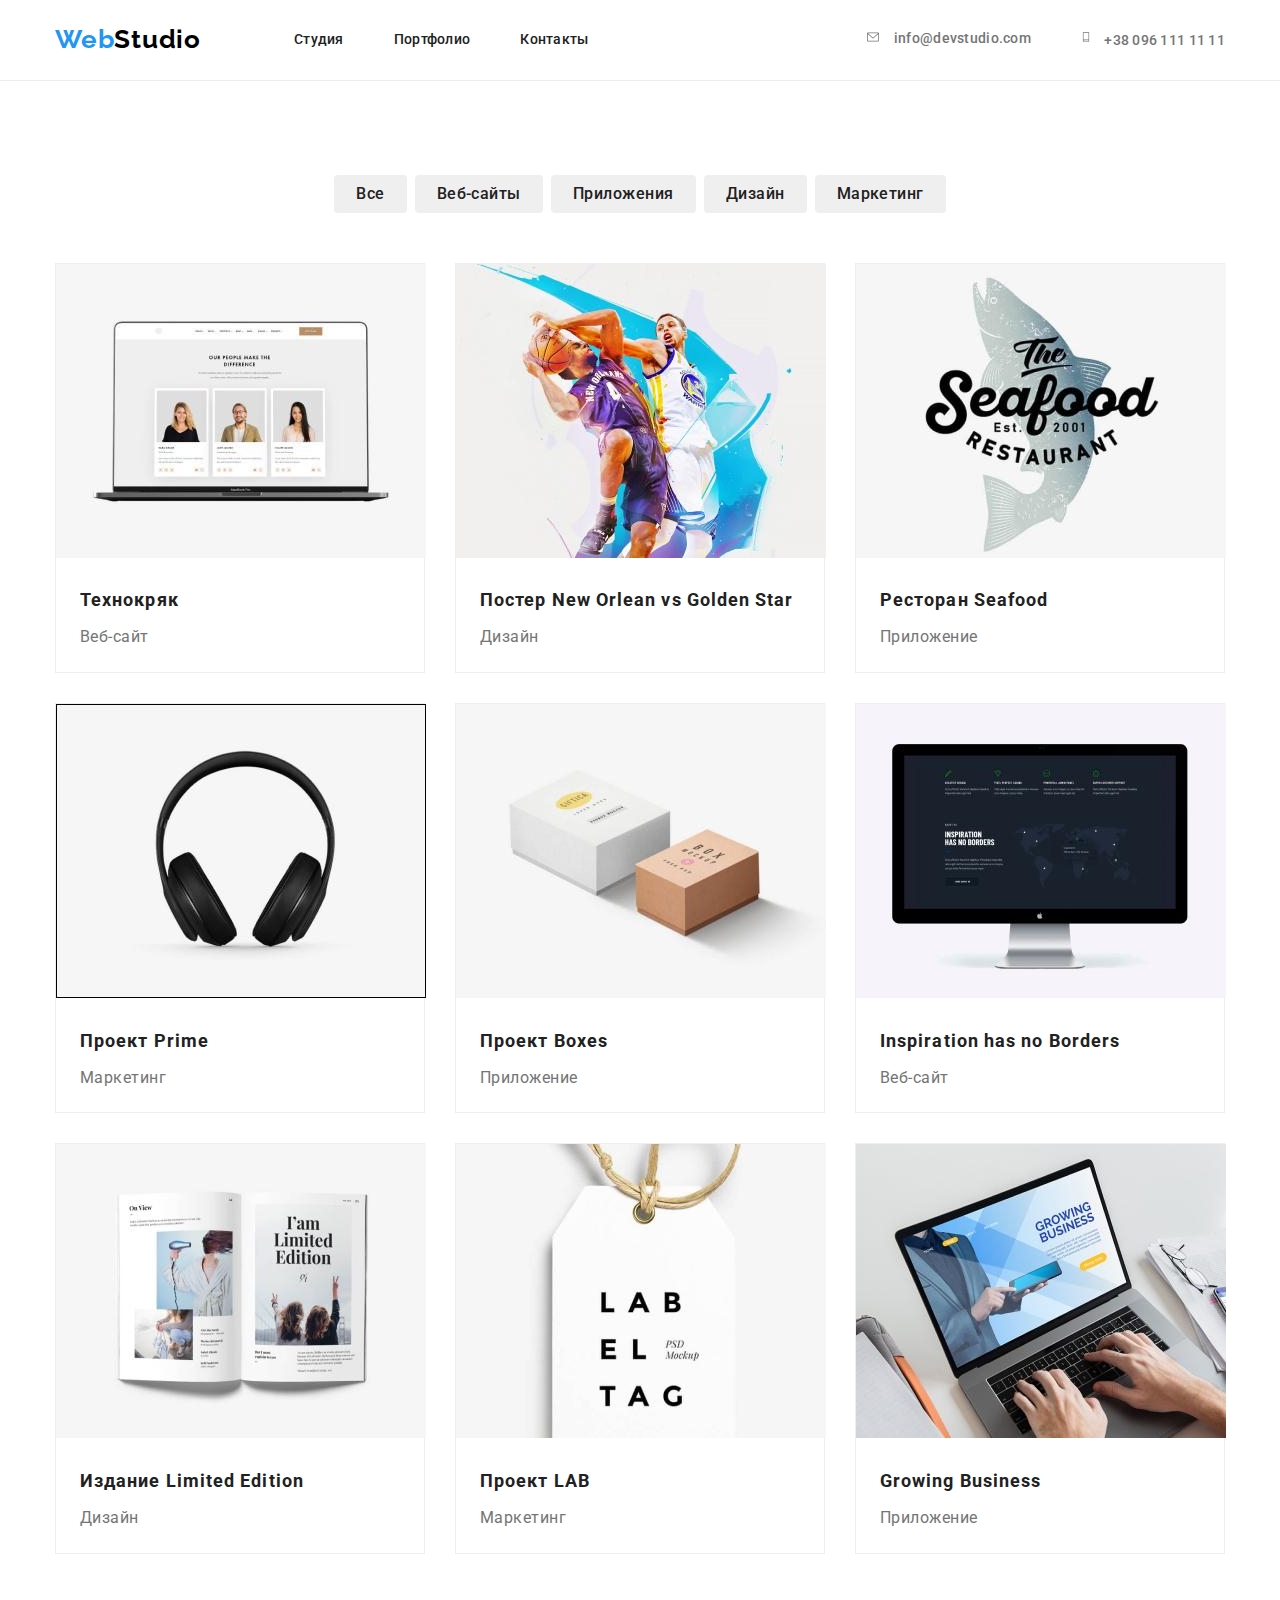
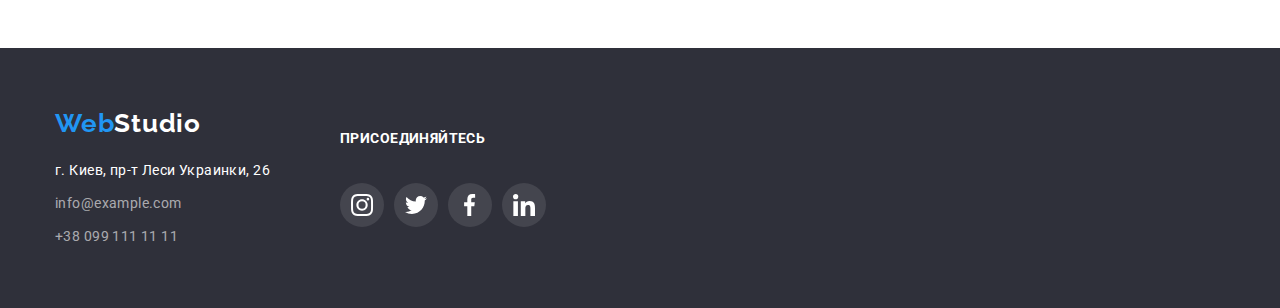
==== commit 698326d6: "portfolio" ====
--- a/portfolio.html
+++ b/portfolio.html
@@ -175,56 +175,58 @@
             <section class="footer">
                 <div class="container">
                     <div class="main-footer-div">
-                        <a class="link footer-brand-link" href="">
-                            <span class="brand-span-web">Web</span><span class="brand-span-studio">Studio</span>
-                        </a>
-                        <address class="footer-address">
-                            <ul class="list footer-list">
-                                <li class="item">
-                                    <a class="link footer-link-place" href="https://goo.gl/maps/uWZQuXjqX95BZy7t9">г. Киев, пр-т Леси
-                                        Украинки, 26</a>
-                                </li>
-                                <li class="item">
-                                    <a class="link footer-link" href="mailto:info@example.com">info@example.com</a>
-                                </li>
-                                <li class="item">
-                                    <a class="link footer-link" href="tel:+380991111111">+38 099 111 11 11</a>
-                                </li>
-                            </ul>
-                        </address>
-                    </div>
-                    <div class="footer-links-div">
-                        <h2 class="title footer-title">Присоединяйтесь</h2>
-                    <ul class="list footer-links-list">
-                        <li class="item ">
-                            <a class="soc-med-link" href="">
-                                <svg class="footer-icon" viewBox="0 0 2 1">
-                                    <use href="./img/icons.svg#instagram"></use>
-                                </svg>
-                            </a>
-                        </li>
-                        <li class="item">
-                            <a class="soc-med-link" href="">
-                                <svg class="footer-icon" viewBox="0 0 2 1">
-                                    <use href="./img/icons.svg#twitter"></use>
-                                </svg>
-                            </a>
-                        </li>
-                        <li class="item">
-                            <a class="soc-med-link" href="">
-                                <svg class="footer-icon" viewBox="0 0 2 1">
-                                    <use href="./img/icons.svg#facebook"></use>
-                                </svg>
-                            </a>
-                        </li>
-                        <li class="item">
-                            <a class="soc-med-link" href="">
-                                <svg class="footer-icon" viewBox="0 0 2 1">
-                                    <use href="./img/icons.svg#linkedin"></use>
-                                </svg>
-                            </a>
-                        </li>
-                    </ul>
+                        <div class="footer-contacts-div">
+                            <a class="link footer-brand-link" href="">
+                                <span class="brand-span-web">Web</span><span class="brand-span-studio">Studio</span>
+                            </a>
+                            <address class="footer-address">
+                                <ul class="list footer-list">
+                                    <li class="item">
+                                        <a class="link footer-link-place" href="https://goo.gl/maps/uWZQuXjqX95BZy7t9">г. Киев, пр-т Леси
+                                            Украинки, 26</a>
+                                    </li>
+                                    <li class="item">
+                                        <a class="link footer-link" href="mailto:info@example.com">info@example.com</a>
+                                    </li>
+                                    <li class="item">
+                                        <a class="link footer-link" href="tel:+380991111111">+38 099 111 11 11</a>
+                                    </li>
+                                </ul>
+                            </address>
+                        </div>
+                        <div class="footer-links-div">
+                            <h2 class="title footer-title">Присоединяйтесь</h2>
+                        <ul class="list footer-links-list">
+                            <li class="item ">
+                                <a class="soc-med-link" href="">
+                                    <svg class="footer-icon" viewBox="0 0 2 1">
+                                        <use href="./img/icons.svg#instagram"></use>
+                                    </svg>
+                                </a>
+                            </li>
+                            <li class="item">
+                                <a class="soc-med-link" href="">
+                                    <svg class="footer-icon" viewBox="0 0 2 1">
+                                        <use href="./img/icons.svg#twitter"></use>
+                                    </svg>
+                                </a>
+                            </li>
+                            <li class="item">
+                                <a class="soc-med-link" href="">
+                                    <svg class="footer-icon" viewBox="0 0 2 1">
+                                        <use href="./img/icons.svg#facebook"></use>
+                                    </svg>
+                                </a>
+                            </li>
+                            <li class="item">
+                                <a class="soc-med-link" href="">
+                                    <svg class="footer-icon" viewBox="0 0 2 1">
+                                        <use href="./img/icons.svg#linkedin"></use>
+                                    </svg>
+                                </a>
+                            </li>
+                        </ul>
+                        </div>
                     </div>
                 </div>
             </section>
--- a/css/portfolio.css
+++ b/css/portfolio.css
@@ -40,6 +40,7 @@
 
 .list {
   list-style: none;
+  padding-left: 0;
 }
 
 .btn {
@@ -310,6 +311,17 @@
   padding-bottom: 60px;
 }
 
+.footer-title {
+
+  color: #FFFFFF;
+
+  font-weight: bold;
+  font-size: 14px;
+  line-height: 1.14;
+  letter-spacing: 0.03em;
+  text-transform: uppercase;
+}
+
 /* footer-list */
 .footer-list {
   display: flex;
@@ -373,3 +385,40 @@
 .brand-span-studio {
   color: #ffffff;
 }
+
+.main-footer-div {
+  display: flex;
+}
+
+.footer-links-div {
+  margin-left: 70px;
+  padding-top: 12px;
+}
+
+.footer-links-list {
+  display: flex;
+}
+
+.footer-links-list li:not(:last-child) {
+  margin-right: 10px;
+}
+
+.footer-links-list a {
+  display: inline-block;
+  margin-top: 20px;
+
+  width: 44px;
+  height: 44px;
+  border-radius: 50%;
+  background-color: rgba(255, 255, 255, 10%);
+}
+
+.soc-med-link:hover {
+  background-color: var(--accent-color);
+}
+
+.footer-icon {
+  width: 44px;
+  height: 44px;
+  fill: #fff;
+}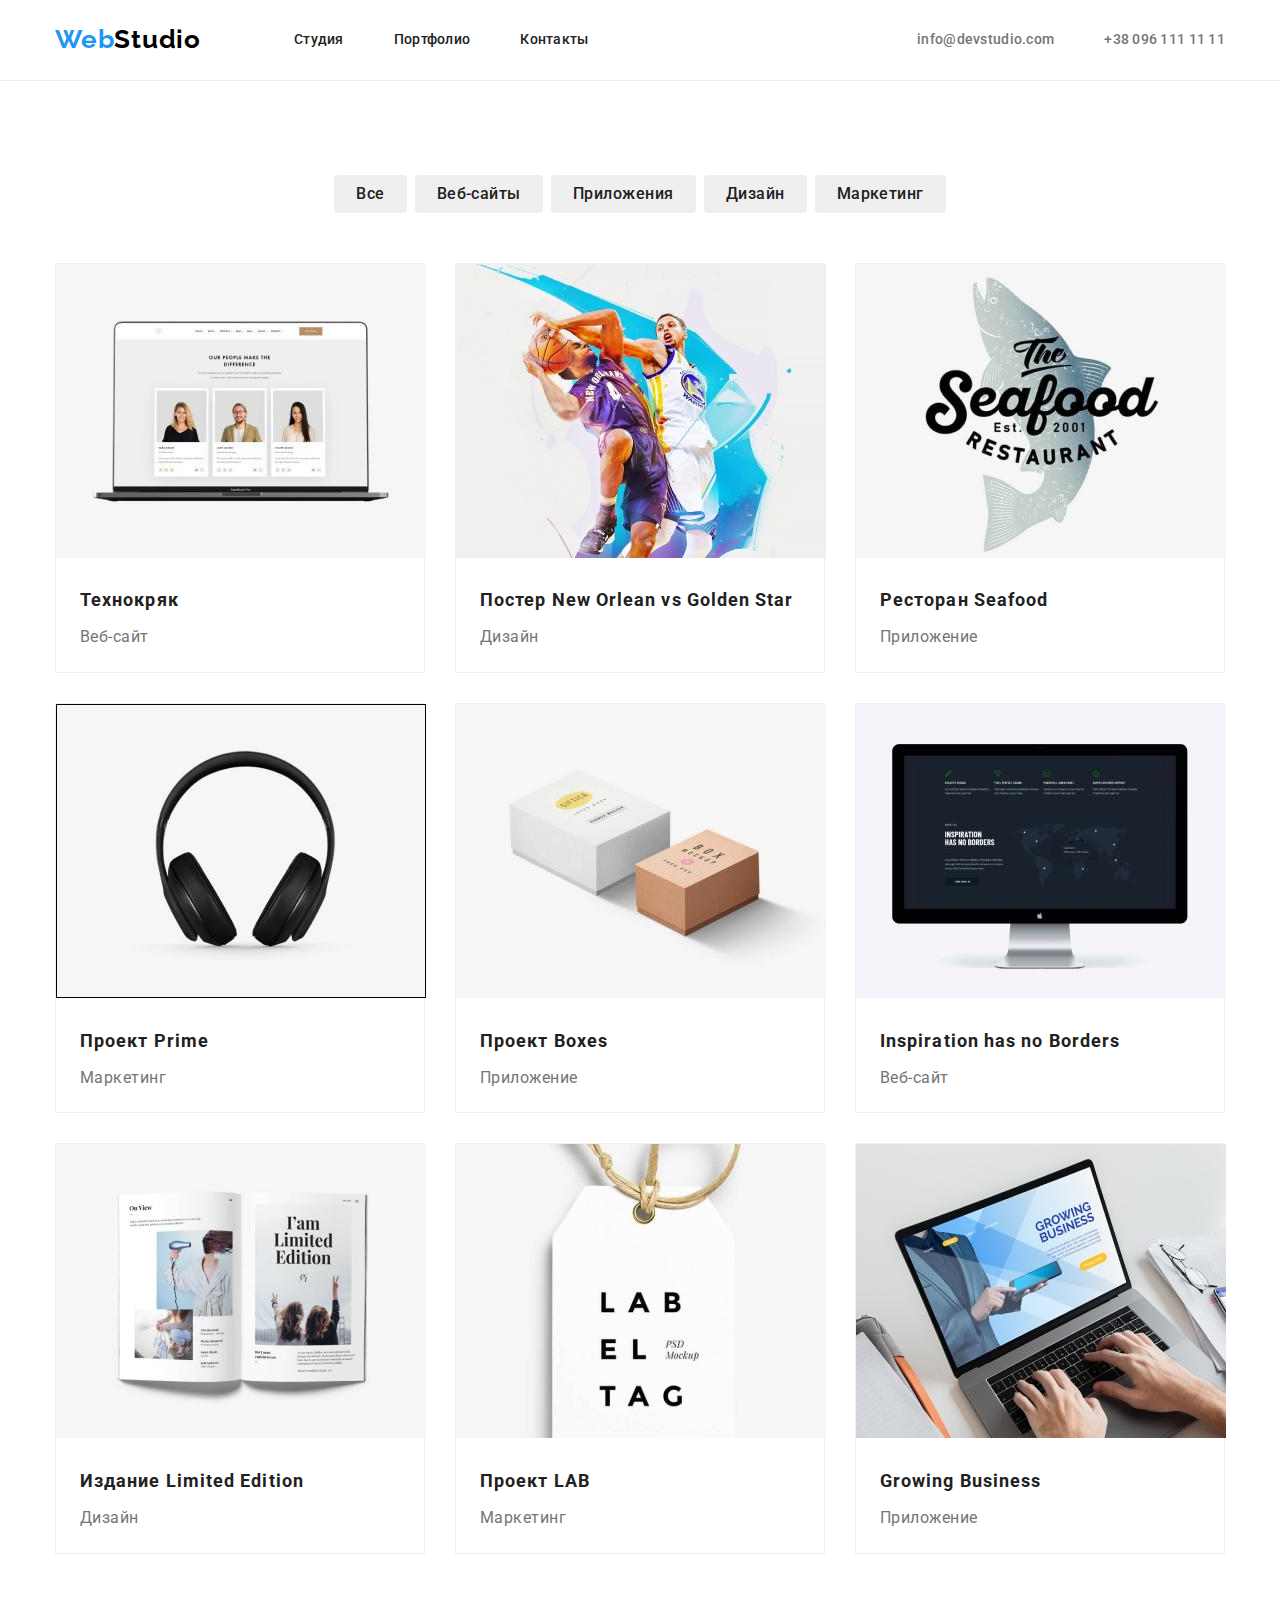
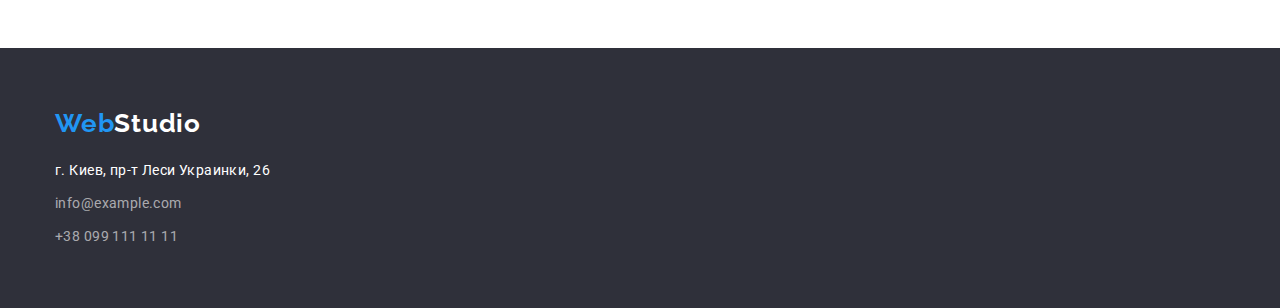
==== commit 084284d7: "hw3 clone - trying #2" ====
--- a/portfolio.html
+++ b/portfolio.html
@@ -32,23 +32,12 @@
                             <a class="link nav-link" href="">Контакты</a>
                         </li>
                     </ul>
-                    <ul class="list contacts">
+                    <ul class="list connection">
                         <li class="item">
-
-                            <a class="link header-mail" href="mailto:info@devstudio.com">
-                                    <svg class="contacts-icon">
-                                        <use href="./img/icons.svg#mail"></use>
-                                    </svg>  
-                                    info@devstudio.com
-                            </a>
+                            <a class="link header-mail" href="mailto:info@devstudio.com">info@devstudio.com</a>
                         </li>
                         <li class="item">
-                            <a class="link header-tel" href="tel:380961111111">
-                                    <svg class="contacts-icon">
-                                        <use href="./img/icons.svg#smartphone"></use>
-                                    </svg>
-                                    +38 096 111 11 11
-                            </a>
+                            <a class="link header-tel" href="tel:380961111111">+38 096 111 11 11</a>
                         </li>
                     </ul>
                 </nav>
@@ -174,60 +163,23 @@
         
             <section class="footer">
                 <div class="container">
-                    <div class="main-footer-div">
-                        <div class="footer-contacts-div">
-                            <a class="link footer-brand-link" href="">
-                                <span class="brand-span-web">Web</span><span class="brand-span-studio">Studio</span>
-                            </a>
-                            <address class="footer-address">
-                                <ul class="list footer-list">
-                                    <li class="item">
-                                        <a class="link footer-link-place" href="https://goo.gl/maps/uWZQuXjqX95BZy7t9">г. Киев, пр-т Леси
-                                            Украинки, 26</a>
-                                    </li>
-                                    <li class="item">
-                                        <a class="link footer-link" href="mailto:info@example.com">info@example.com</a>
-                                    </li>
-                                    <li class="item">
-                                        <a class="link footer-link" href="tel:+380991111111">+38 099 111 11 11</a>
-                                    </li>
-                                </ul>
-                            </address>
-                        </div>
-                        <div class="footer-links-div">
-                            <h2 class="title footer-title">Присоединяйтесь</h2>
-                        <ul class="list footer-links-list">
-                            <li class="item ">
-                                <a class="soc-med-link" href="">
-                                    <svg class="footer-icon" viewBox="0 0 2 1">
-                                        <use href="./img/icons.svg#instagram"></use>
-                                    </svg>
-                                </a>
+                    <a class="link footer-brand-link" href="">
+                        <span class="brand-span-web">Web</span><span class="brand-span-studio">Studio</span>
+                    </a>
+                    <address class="footer-address">
+                        <ul class="list footer-list">
+                            <li class="item">
+                                <a class="link footer-link-place" href="https://goo.gl/maps/uWZQuXjqX95BZy7t9">г. Киев, пр-т Леси
+                                    Украинки, 26</a>
                             </li>
                             <li class="item">
-                                <a class="soc-med-link" href="">
-                                    <svg class="footer-icon" viewBox="0 0 2 1">
-                                        <use href="./img/icons.svg#twitter"></use>
-                                    </svg>
-                                </a>
+                                <a class="link footer-link" href="mailto:info@example.com">info@example.com</a>
                             </li>
                             <li class="item">
-                                <a class="soc-med-link" href="">
-                                    <svg class="footer-icon" viewBox="0 0 2 1">
-                                        <use href="./img/icons.svg#facebook"></use>
-                                    </svg>
-                                </a>
-                            </li>
-                            <li class="item">
-                                <a class="soc-med-link" href="">
-                                    <svg class="footer-icon" viewBox="0 0 2 1">
-                                        <use href="./img/icons.svg#linkedin"></use>
-                                    </svg>
-                                </a>
+                                <a class="link footer-link" href="tel:+380991111111">+38 099 111 11 11</a>
                             </li>
                         </ul>
-                        </div>
-                    </div>
+                    </address>
                 </div>
             </section>
         
--- a/css/portfolio.css
+++ b/css/portfolio.css
@@ -23,9 +23,6 @@
   font-family: "roboto", sans-serif;
 }
 
-:root {
-}
-
 .container {
   width: 1200px;
   padding-left: 15px;
@@ -40,7 +37,6 @@
 
 .list {
   list-style: none;
-  padding-left: 0;
 }
 
 .btn {
@@ -68,7 +64,7 @@
 .header {
   padding-top: 24px;
   padding-bottom: 25px;
-  border-bottom: 1px solid #ECECEC;
+  border-bottom: 1px solid #ececec;
 }
 
 /* nav-list */
@@ -88,8 +84,8 @@
   padding-bottom: 32px;
 }
 
-/* contacts */
-.contacts {
+/* connection */
+.connection {
   display: flex;
   padding-left: 0;
   margin-bottom: 0;
@@ -97,7 +93,7 @@
   margin-left: auto;
 }
 
-.contacts > .item:not(:last-child) {
+.connection > .item:not(:last-child) {
   margin-right: 50px;
 }
 
@@ -107,7 +103,6 @@
   align-items: center;
 }
 /* - */
-
 
 .brand-link {
   margin-right: 93px;
@@ -167,34 +162,6 @@
   color: var(--accent-color);
 }
 
-.header-mail .contacts-icon {
-  margin-right: 10px;
-
-  fill: #757575;
-
-  width: 16px;
-  height: 12px; 
-}
-
-.header-tel  .contacts-icon {
-  margin-right: 10px;
-
-  fill: #757575;
-
-  width: 10px;
-  height: 16px;
-}
-
-.header-mail:hover svg,
-.header-mail:focus svg {
-  fill: var(--accent-color);
-}
-
-.header-tel:hover svg,
-.header-tel:focus svg {
-  fill: var(--accent-color);
-}
-
 /* ---------------portfolio--------------- */
 
 .portfolio {
@@ -234,13 +201,13 @@
 
 .gallery-list > .item {
   width: 370px;
-  border: 1px solid #EEEEEE;
-}
-
-.gallery-list > .item:hover {
+  border: 1px solid #eeeeee;
+}
+
+.gallery-list > .item:hover,
+.gallery-list > .item:focus {
   box-shadow: 1px 4px 6px 0px rgba(0, 0, 0, 0.16);
 }
-
 
 .gallery-div {
   padding-top: 20px;
@@ -279,7 +246,6 @@
   padding-bottom: 6px;
 }
 
-
 .gallery-title {
   margin-top: 0;
   margin-bottom: 4px;
@@ -309,17 +275,6 @@
 .footer {
   padding-top: 60px;
   padding-bottom: 60px;
-}
-
-.footer-title {
-
-  color: #FFFFFF;
-
-  font-weight: bold;
-  font-size: 14px;
-  line-height: 1.14;
-  letter-spacing: 0.03em;
-  text-transform: uppercase;
 }
 
 /* footer-list */
@@ -385,40 +340,3 @@
 .brand-span-studio {
   color: #ffffff;
 }
-
-.main-footer-div {
-  display: flex;
-}
-
-.footer-links-div {
-  margin-left: 70px;
-  padding-top: 12px;
-}
-
-.footer-links-list {
-  display: flex;
-}
-
-.footer-links-list li:not(:last-child) {
-  margin-right: 10px;
-}
-
-.footer-links-list a {
-  display: inline-block;
-  margin-top: 20px;
-
-  width: 44px;
-  height: 44px;
-  border-radius: 50%;
-  background-color: rgba(255, 255, 255, 10%);
-}
-
-.soc-med-link:hover {
-  background-color: var(--accent-color);
-}
-
-.footer-icon {
-  width: 44px;
-  height: 44px;
-  fill: #fff;
-}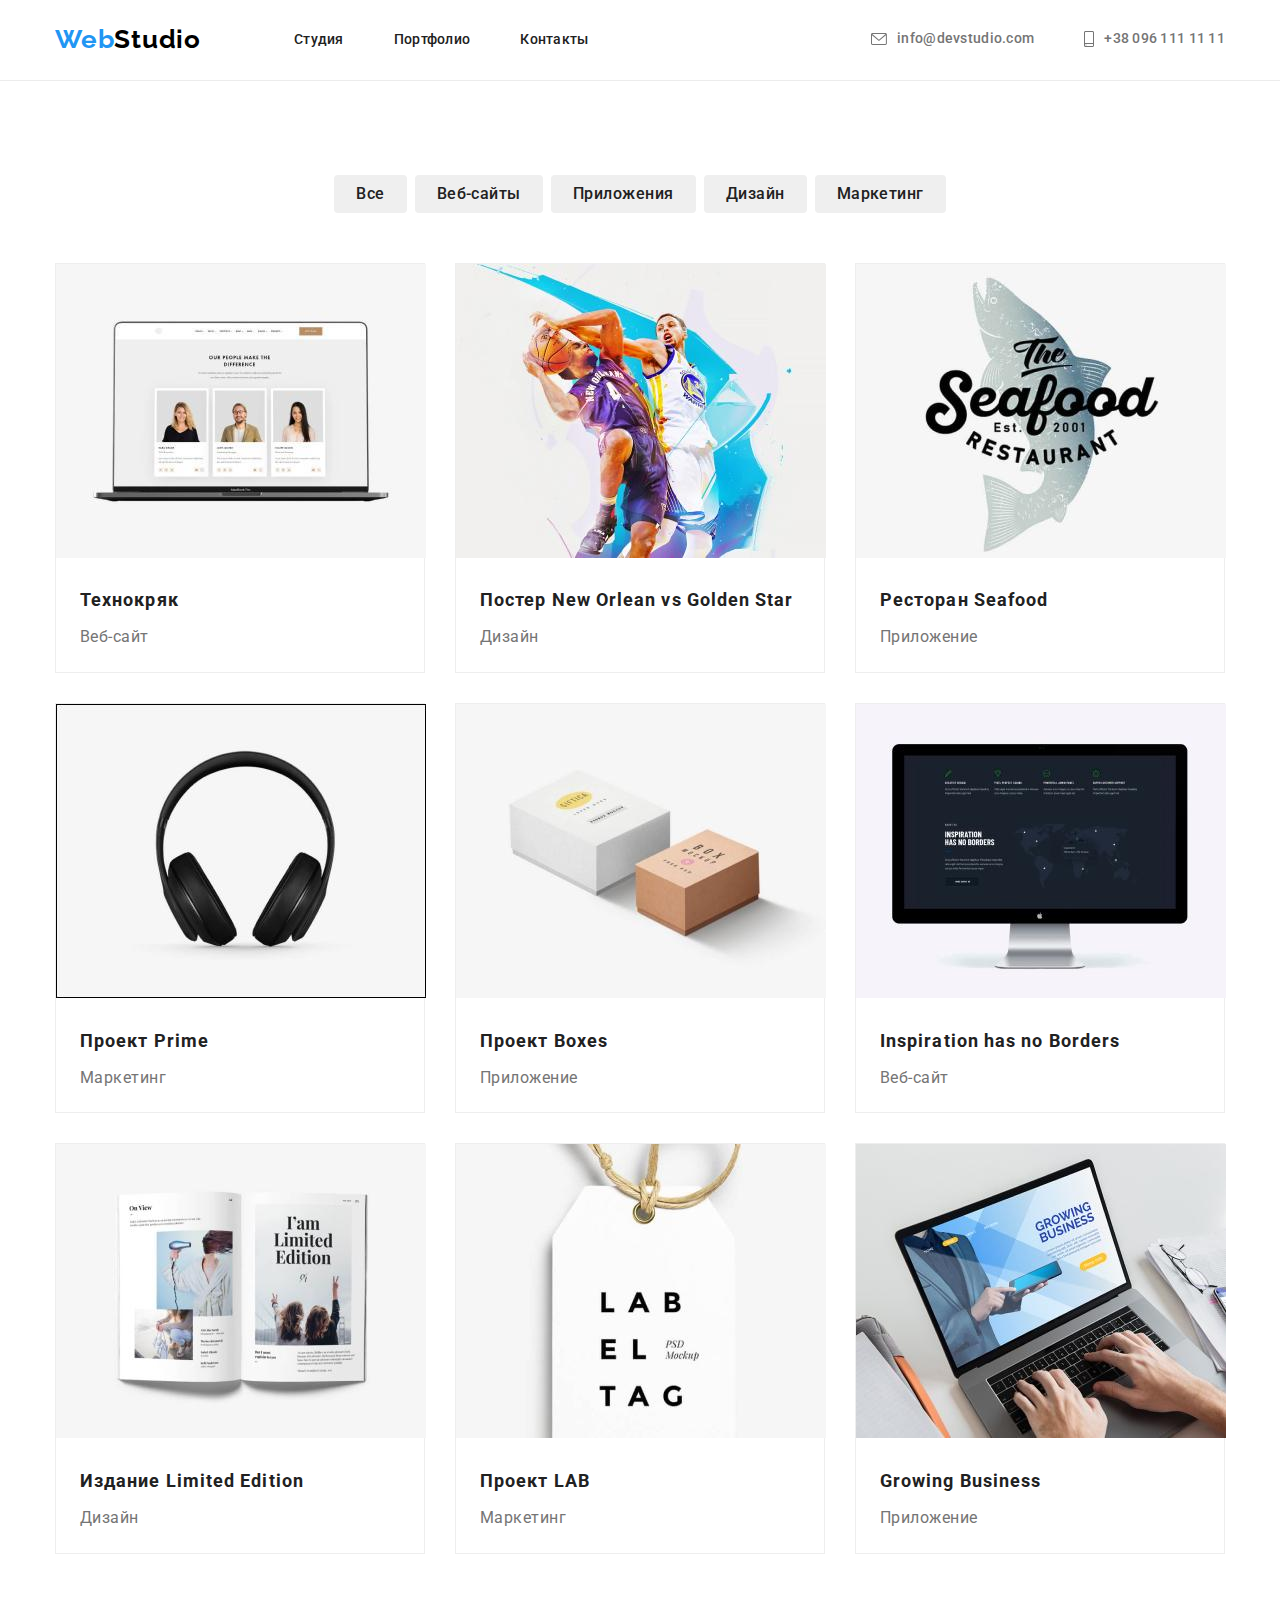
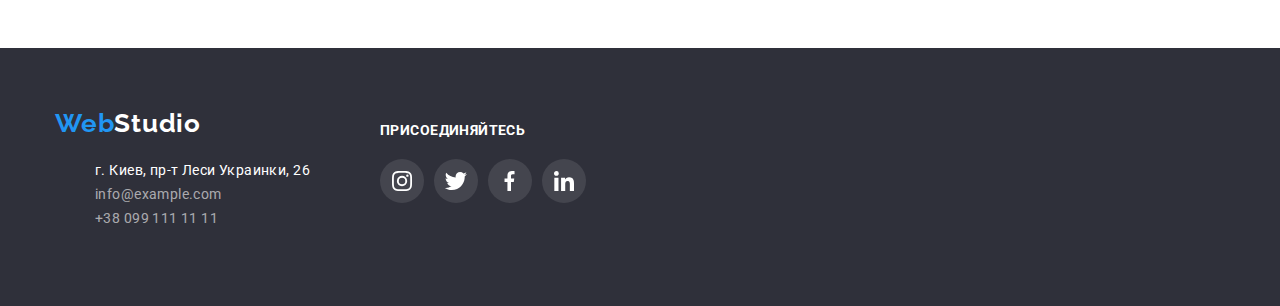
==== commit 244dffea: "add icons on portfolio" ====
--- a/portfolio.html
+++ b/portfolio.html
@@ -34,10 +34,20 @@
                     </ul>
                     <ul class="list connection">
                         <li class="item">
-                            <a class="link header-mail" href="mailto:info@devstudio.com">info@devstudio.com</a>
-                        </li>
-                        <li class="item">
-                            <a class="link header-tel" href="tel:380961111111">+38 096 111 11 11</a>
+                            <a class="link header-mail" href="mailto:info@devstudio.com">
+                                <svg class="connection-icon" width="16" height="12">
+                                    <use href="./img/icons.svg#mail"></use>
+                                </svg>
+                                info@devstudio.com
+                            </a>
+                        </li>
+                        <li class="item">
+                            <a class="link header-tel" href="tel:380961111111">
+                                <svg class="connection-icon" width="10" height="16">
+                                    <use href="./img/icons.svg#smartphone"></use>
+                                </svg>
+                                +38 096 111 11 11
+                            </a>
                         </li>
                     </ul>
                 </nav>
@@ -163,23 +173,60 @@
         
             <section class="footer">
                 <div class="container">
-                    <a class="link footer-brand-link" href="">
-                        <span class="brand-span-web">Web</span><span class="brand-span-studio">Studio</span>
-                    </a>
-                    <address class="footer-address">
-                        <ul class="list footer-list">
-                            <li class="item">
-                                <a class="link footer-link-place" href="https://goo.gl/maps/uWZQuXjqX95BZy7t9">г. Киев, пр-т Леси
-                                    Украинки, 26</a>
-                            </li>
-                            <li class="item">
-                                <a class="link footer-link" href="mailto:info@example.com">info@example.com</a>
-                            </li>
-                            <li class="item">
-                                <a class="link footer-link" href="tel:+380991111111">+38 099 111 11 11</a>
-                            </li>
-                        </ul>
-                    </address>
+                    <div class="main-footer-div">
+                        <div class="footer-div1">
+                            <a class="link footer-brand-link" href="">
+                                <span class="brand-span-web">Web</span><span class="brand-span-studio">Studio</span>
+                            </a>
+                            <address class="footer-address">
+                                <ul class="list footer-list">
+                                    <li class="item">
+                                        <a class="link footer-link-place" href="https://goo.gl/maps/uWZQuXjqX95BZy7t9">г. Киев, пр-т Леси
+                                            Украинки, 26</a>
+                                    </li>
+                                    <li class="item">
+                                        <a class="link footer-link" href="mailto:info@example.com">info@example.com</a>
+                                    </li>
+                                    <li class="item">
+                                        <a class="link footer-link" href="tel:+380991111111">+38 099 111 11 11</a>
+                                    </li>
+                                </ul>
+                            </address>
+                        </div>
+                        <div class="footer-div2">
+                            <h2 class="title footer-title">присоединяйтесь</h2>
+                            <ul class="list footer-links-list">
+                                <li class="item">
+                                    <a class="link" href="">
+                                        <svg viewBox="0 0 44 20" class="footer-icon">
+                                            <use href="./img/icons.svg#instagram"></use>
+                                        </svg>
+                                    </a>
+                                </li>
+                                <li class="item">
+                                    <a class="link" href="">
+                                        <svg viewBox="0 0 44 20" class="footer-icon">
+                                            <use href="./img/icons.svg#twitter"></use>
+                                        </svg>
+                                    </a>
+                                </li>
+                                <li class="item">
+                                    <a class="link" href="">
+                                        <svg viewBox="0 0 44 20" class="footer-icon">
+                                            <use href="./img/icons.svg#facebook"></use>
+                                        </svg>
+                                    </a>
+                                </li>
+                                <li class="item">
+                                    <a class="link" href="">
+                                        <svg viewBox="0 0 44 20" class="footer-icon">
+                                            <use href="./img/icons.svg#linkedin"></use>
+                                        </svg>
+                                    </a>
+                                </li>
+                            </ul>
+                        </div>
+                    </div>
                 </div>
             </section>
         
--- a/css/portfolio.css
+++ b/css/portfolio.css
@@ -14,6 +14,7 @@
   --second-text-color: #212121;
   --third-text-color: #ffffff;
   --primary-title-color: #212121;
+  --cecondary-title-color: #ffffff;
   --accent-color: #2196f3;
   --brand-color: #2196f3;
   --footer-text: rgba(255, 255, 255, 0.6);
@@ -28,6 +29,10 @@
   padding-left: 15px;
   padding-right: 15px;
   margin: 0 auto;
+}
+
+.title {
+  margin-top: 0;
 }
 
 .link {
@@ -130,11 +135,15 @@
   letter-spacing: 0.02em;
 }
 
-.nav-link:hover {
+.nav-link:hover,
+.nav-link:focus {
   color: var(--accent-color);
 }
 
 .header-mail {
+  display: flex;
+  align-items: center;
+
   color: var(--primary-text-color);
 
   font-weight: 500;
@@ -149,6 +158,8 @@
 }
 
 .header-tel {
+  display: flex;
+  align-items: center;
   color: var(--primary-text-color);
 
   font-weight: 500;
@@ -162,6 +173,21 @@
   color: var(--accent-color);
 }
 
+.connection-icon {
+  fill: #757575;
+  margin-right: 10px;
+}
+
+.header-mail:hover .connection-icon,
+.header-mail:focus .connection-icon {
+  fill: var(--accent-color);
+}
+
+.header-tel:hover .connection-icon,
+.header-tel:focus .connection-icon {
+  fill: var(--accent-color);
+}
+
 /* ---------------portfolio--------------- */
 
 .portfolio {
@@ -204,7 +230,10 @@
   border: 1px solid #eeeeee;
 }
 
-.gallery-list > .item:hover,
+.gallery-list > .item:hover {
+  box-shadow: 1px 4px 6px 0px rgba(0, 0, 0, 0.16);
+}
+
 .gallery-list > .item:focus {
   box-shadow: 1px 4px 6px 0px rgba(0, 0, 0, 0.16);
 }
@@ -277,15 +306,19 @@
   padding-bottom: 60px;
 }
 
+.main-footer-div {
+  display: flex;
+}
+
 /* footer-list */
-.footer-list {
+.footer--contacts-list {
   display: flex;
   flex-direction: column;
   padding-left: 0;
   margin-top: 0;
   margin-bottom: 0;
 }
-.footer-list > .item:not(:last-child) {
+.footer-contacts-list > .item:not(:last-child) {
   margin-bottom: 9px;
 }
 
@@ -340,3 +373,56 @@
 .brand-span-studio {
   color: #ffffff;
 }
+
+.footer-div2 {
+  margin-left: 70px;
+  padding-top: 15px;
+}
+
+.footer-title {
+  margin-bottom: 20px;
+
+  font-weight: bold;
+  font-size: 14px;
+  line-height: 1.14;
+  letter-spacing: 0.03em;
+  text-transform: uppercase;
+
+  color: var(--cecondary-title-color);
+}
+
+.footer-links-list {
+  display: flex;
+  padding-left: 0;
+  margin-top: 0;
+  margin-bottom: 0;
+}
+
+.footer-links-list .item {
+  width: 44px;
+  height: 44px;
+}
+
+.footer-links-list .item:not(:last-child) {
+  margin-right: 10px;
+}
+
+.footer-links-list .link {
+  display: inline-block;
+  height: 100%;
+  width: 100%;
+  border-radius: 50%;
+
+  background-color: rgba(255, 255, 255, 0.1);
+}
+
+.footer-links-list .link:hover,
+.footer-links-list .link:focus {
+  background-color: var(--accent-color);
+}
+
+.footer-icon {
+  width: 100%;
+  height: 100%;
+  fill: #fff;
+}
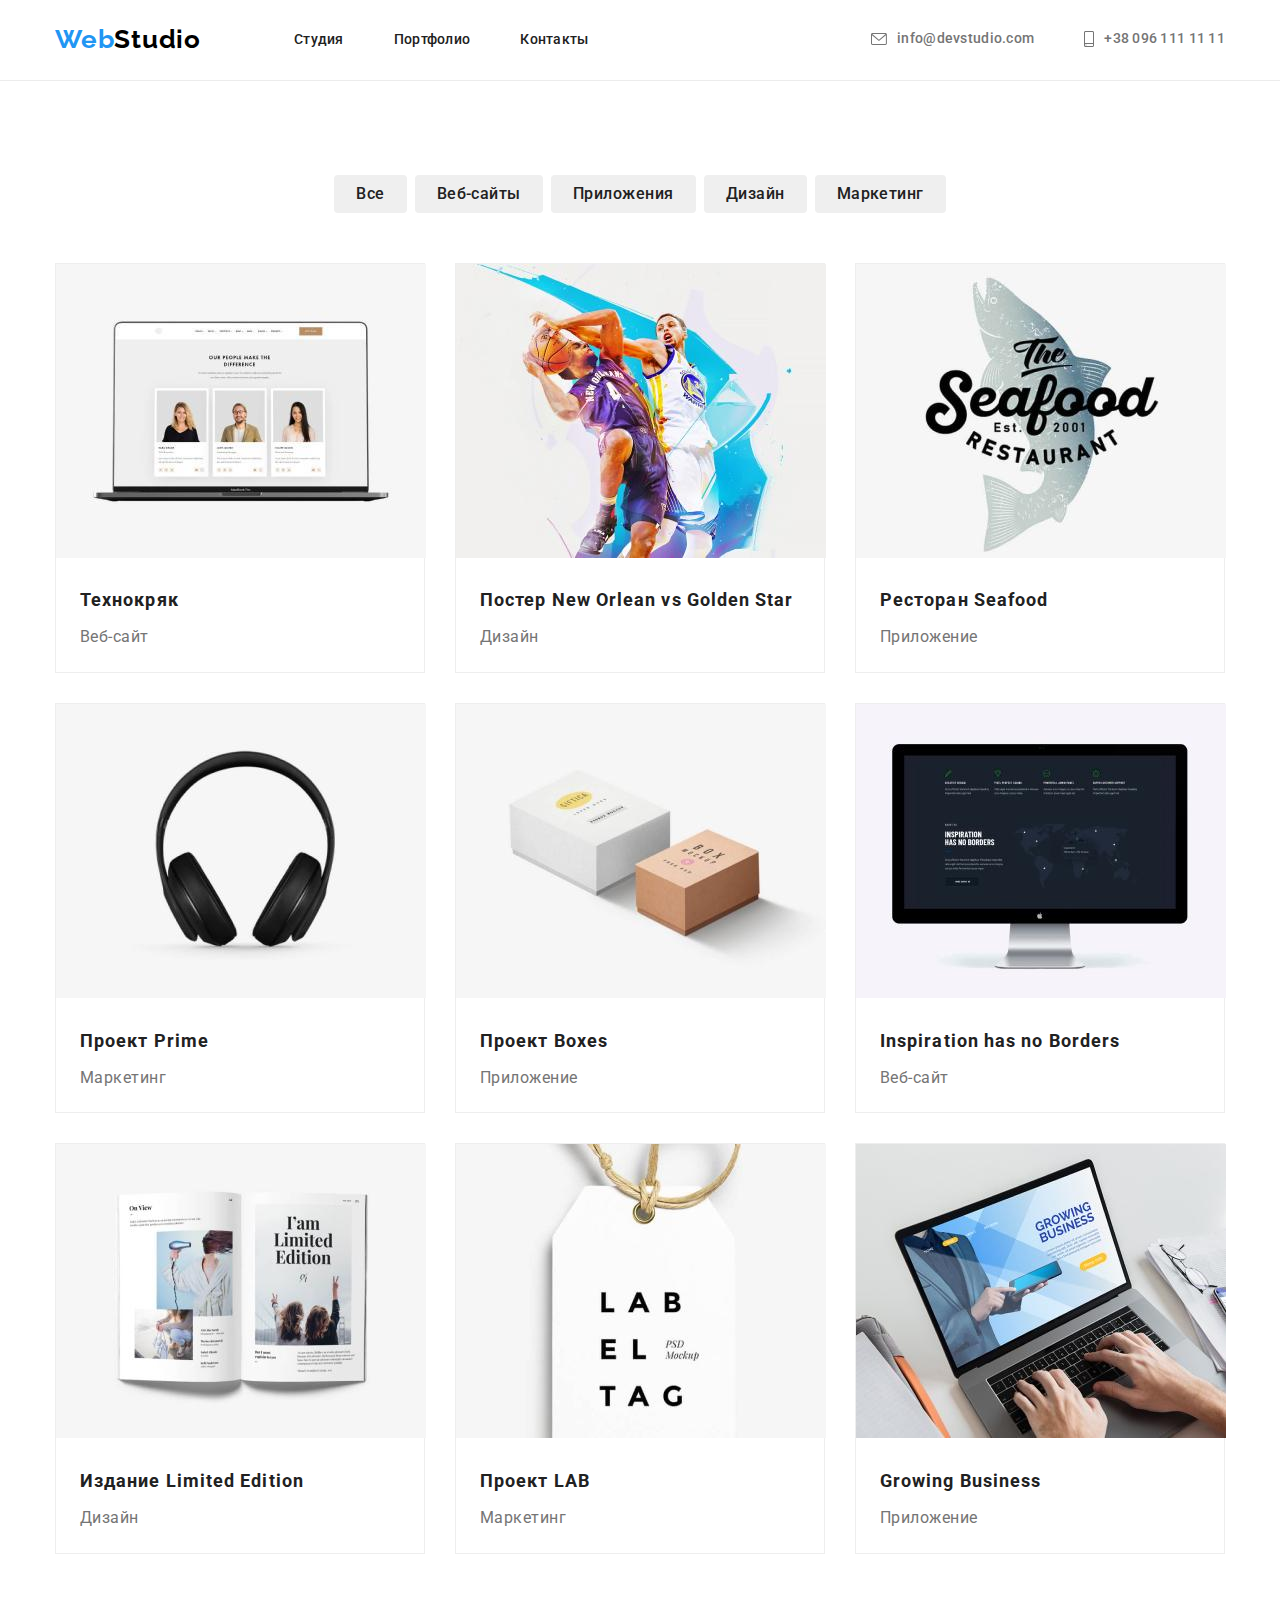
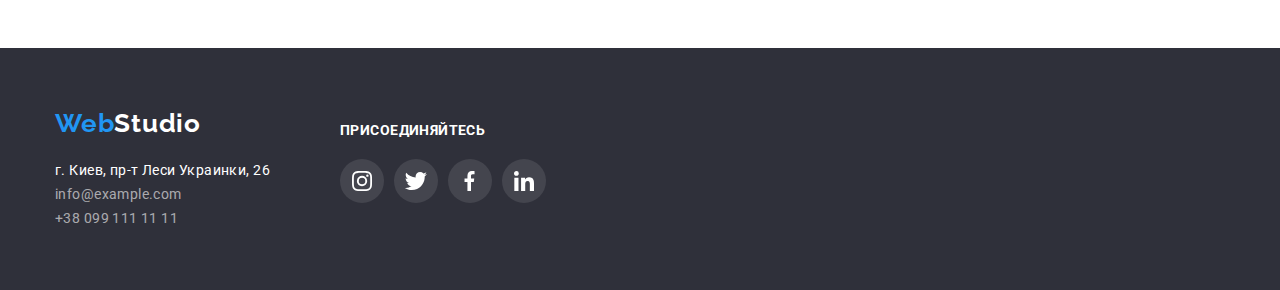
==== commit 4ce2185e: "add overlay" ====
--- a/portfolio.html
+++ b/portfolio.html
@@ -23,7 +23,7 @@
                     <a class="link brand-link" lang="en" href="./index.html"><span class="brand-span-web">Web</span>Studio</a>
                     <ul class="list nav-list">
                         <li class="item">
-                            <a class="link nav-link" href="">Студия</a>
+                            <a class="link nav-link" href="./index.html">Студия</a>
                         </li>
                         <li class="item">
                             <a class="link nav-link" href="./portfolio.html">Портфолио</a>
@@ -83,7 +83,7 @@
                     <ul class="list gallery-list">
                         <li class="item">
                             <a href="" class="link">
-                                <img class="gallery-img" src="./img/poster1.jpg" alt="Технокряк">
+                                <img class="gallery-img" src="./img/poster1.jpg" alt="Технокряк" max-width="100%">
                                 <div class="gallery-div">
                                     <h2 class="item-title gallery-title">Технокряк</h2>
                                     <p class="item gallery-text">Веб-сайт</p>
@@ -92,7 +92,7 @@
                         </li>
                         <li class="item">
                             <a href="" class="link">
-                                <img class="gallery-img" width="370" src="./img/poster2.jpg" alt="постер с игрой в баскетбол">
+                                <img class="gallery-img" width="370" src="./img/poster2.jpg" alt="постер с игрой в баскетбол" max-width="100%">
                                 <div class="gallery-div">
                                     <h2 class="item-title gallery-title">Постер New Orlean vs Golden Star</h2>
                                     <p class="item gallery-text">Дизайн</p>
@@ -101,7 +101,7 @@
                         </li>
                         <li class="item">
                             <a href="" class="link">
-                                <img class="gallery-img" width="370" src="./img/poster3.jpg" alt="лого ресторана">
+                                <img class="gallery-img" width="370" src="./img/poster3.jpg" alt="лого ресторана" max-width="100%">
                                 <div class="gallery-div">
                                     <h2 class="item-title gallery-title">Ресторан Seafood</h2>
                                     <p class="item gallery-text">Приложение</p>
@@ -110,7 +110,7 @@
                         </li>
                         <li class="item">
                             <a href="" class="link">
-                                <img class="gallery-img" width="370" src="./img/poster4.jpg" alt="наушники">
+                                <img class="gallery-img" width="370" src="./img/poster4.jpg" alt="наушники" max-width="100%" display="block" height="upt">
                                 <div class="gallery-div">
                                     <h2 class="item-title gallery-title">Проект Prime</h2>
                                     <p class="item gallery-text">Маркетинг</p>
@@ -119,7 +119,7 @@
                         </li>
                         <li class="item">
                             <a href="" class="link">
-                                <img class="gallery-img" width="370" src="./img/poster5.jpg" alt="две коробки">
+                                <img class="gallery-img" width="370" src="./img/poster5.jpg" alt="две коробки" max-width="100%">
                                 <div class="gallery-div">
                                     <h2 class="item-title gallery-title">Проект Boxes</h2>
                                     <p class="item gallery-text">Приложение</p>
@@ -128,7 +128,7 @@
                         </li>
                         <li class="item item-sixth">
                             <a href="" class="link">
-                                <img class="gallery-img" width="370" src="./img/poster6.jpg" alt="монитор">
+                                <img class="gallery-img" width="370" src="./img/poster6.jpg" alt="монитор" max-width="100%">
                                 <div class="gallery-div">
                                     <h2 class="item-title gallery-title">Inspiration has no Borders</h2>
                                     <p class="item gallery-text">Веб-сайт</p>
@@ -137,7 +137,7 @@
                         </li>
                         <li class="item">
                             <a href="" class="link">
-                                <img class="gallery-img" width="370" src="./img/poster7.jpg" alt="книга">
+                                <img class="gallery-img" width="370" src="./img/poster7.jpg" alt="книга" max-width="100%">
                                 <div class="gallery-div">
                                     <h2 class="item-title gallery-title">Издание Limited Edition</h2>
                                     <p class="item gallery-text">Дизайн</p>
@@ -146,7 +146,7 @@
                         </li>
                         <li class="item">
                             <a href="" class="link">
-                                <img class="gallery-img" width="370" src="./img/poster8.jpg" alt="ярлык">
+                                <img class="gallery-img" width="370" src="./img/poster8.jpg" alt="ярлык" max-width="100%">
                                 <div class="gallery-div">
                                     <h2 class="item-title gallery-title">Проект LAB</h2>
                                     <p class="item gallery-text">Маркетинг</p>
@@ -155,7 +155,7 @@
                         </li>
                         <li class="item">
                             <a href="" class="link">
-                                <img class="gallery-img" width="370" src="./img/poster9.jpg" alt="человек печатает на ноутбуке">
+                                <img class="gallery-img" width="370" src="./img/poster9.jpg" alt="человек печатает на ноутбуке" max-width="100%">
                                 <div class="gallery-div">
                                     <h2 class="item-title gallery-title">Growing Business</h2>
                                     <p class="item gallery-text">Приложение</p>
--- a/css/portfolio.css
+++ b/css/portfolio.css
@@ -340,6 +340,11 @@
   font-style: inherit;
 }
 
+.footer-list {
+  padding: 0;
+  margin: 0;
+}
+
 .footer {
   background-color: #2f303a;
 }
